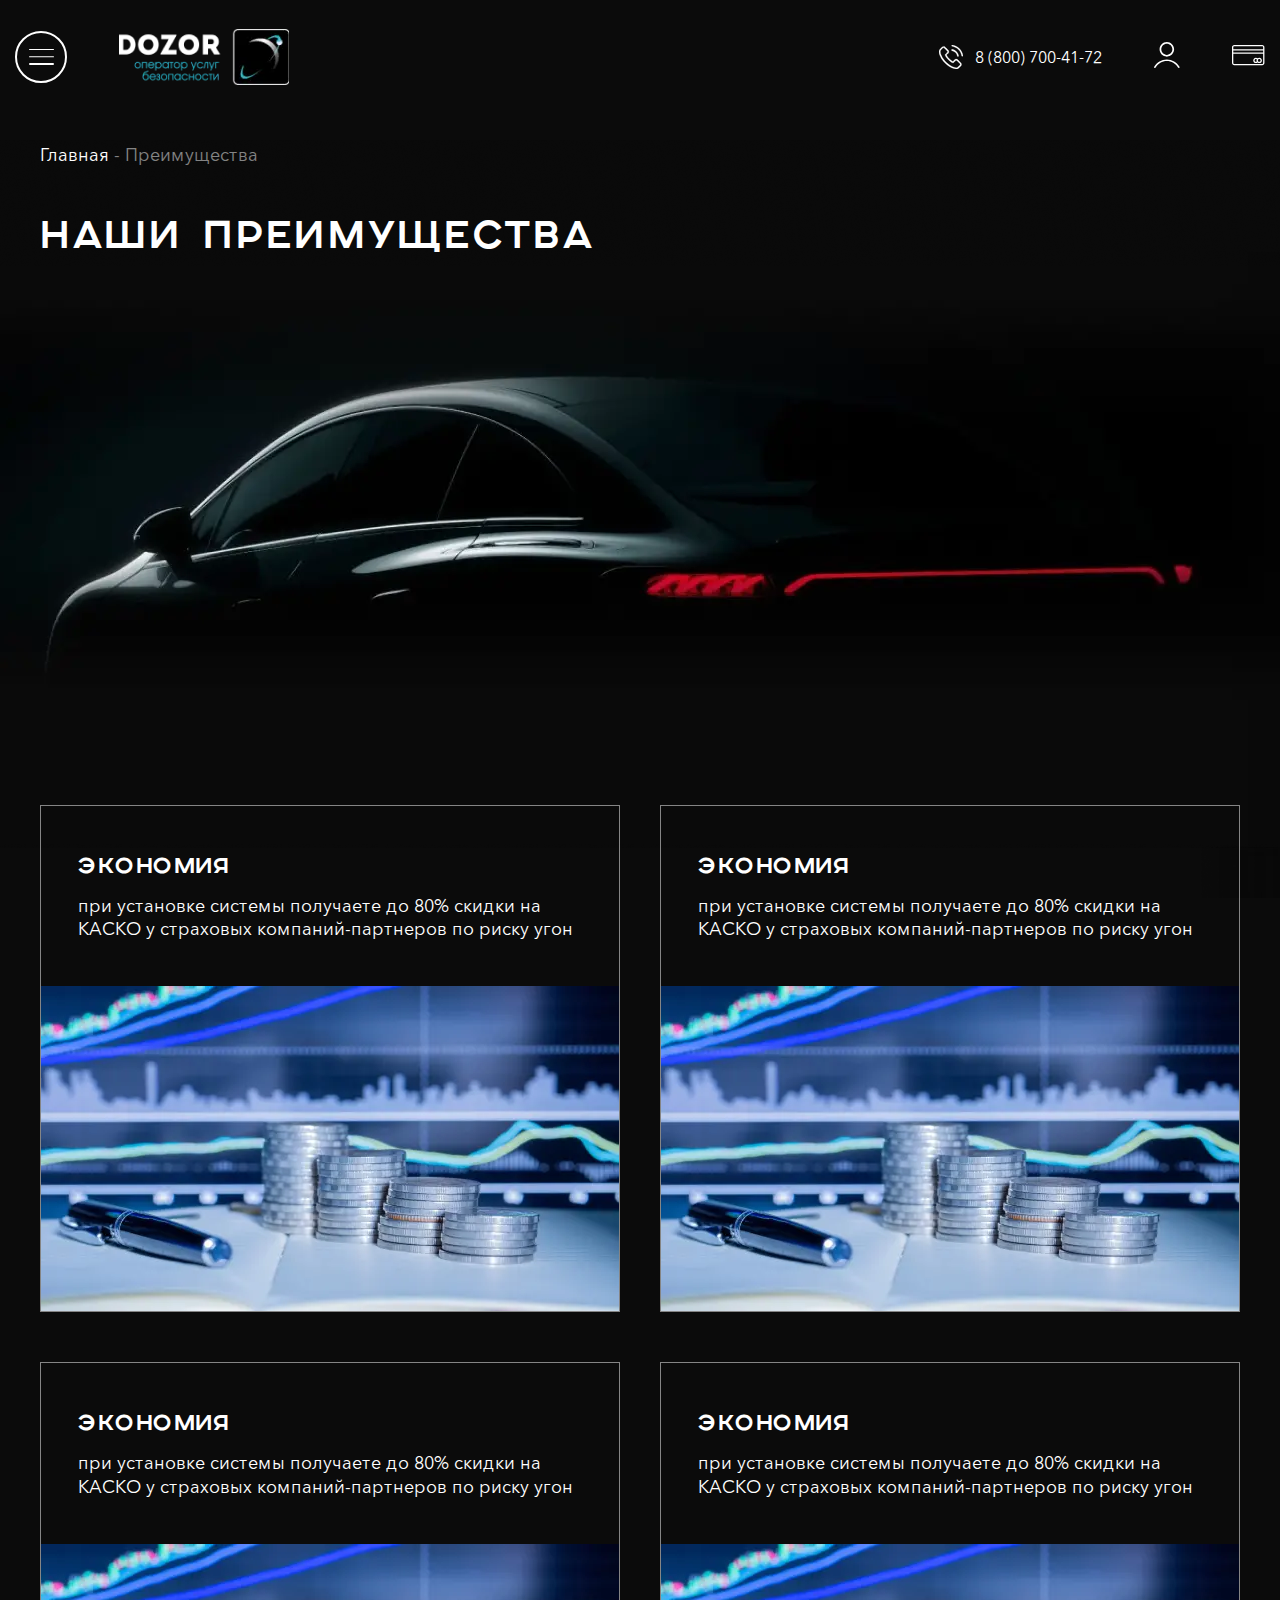
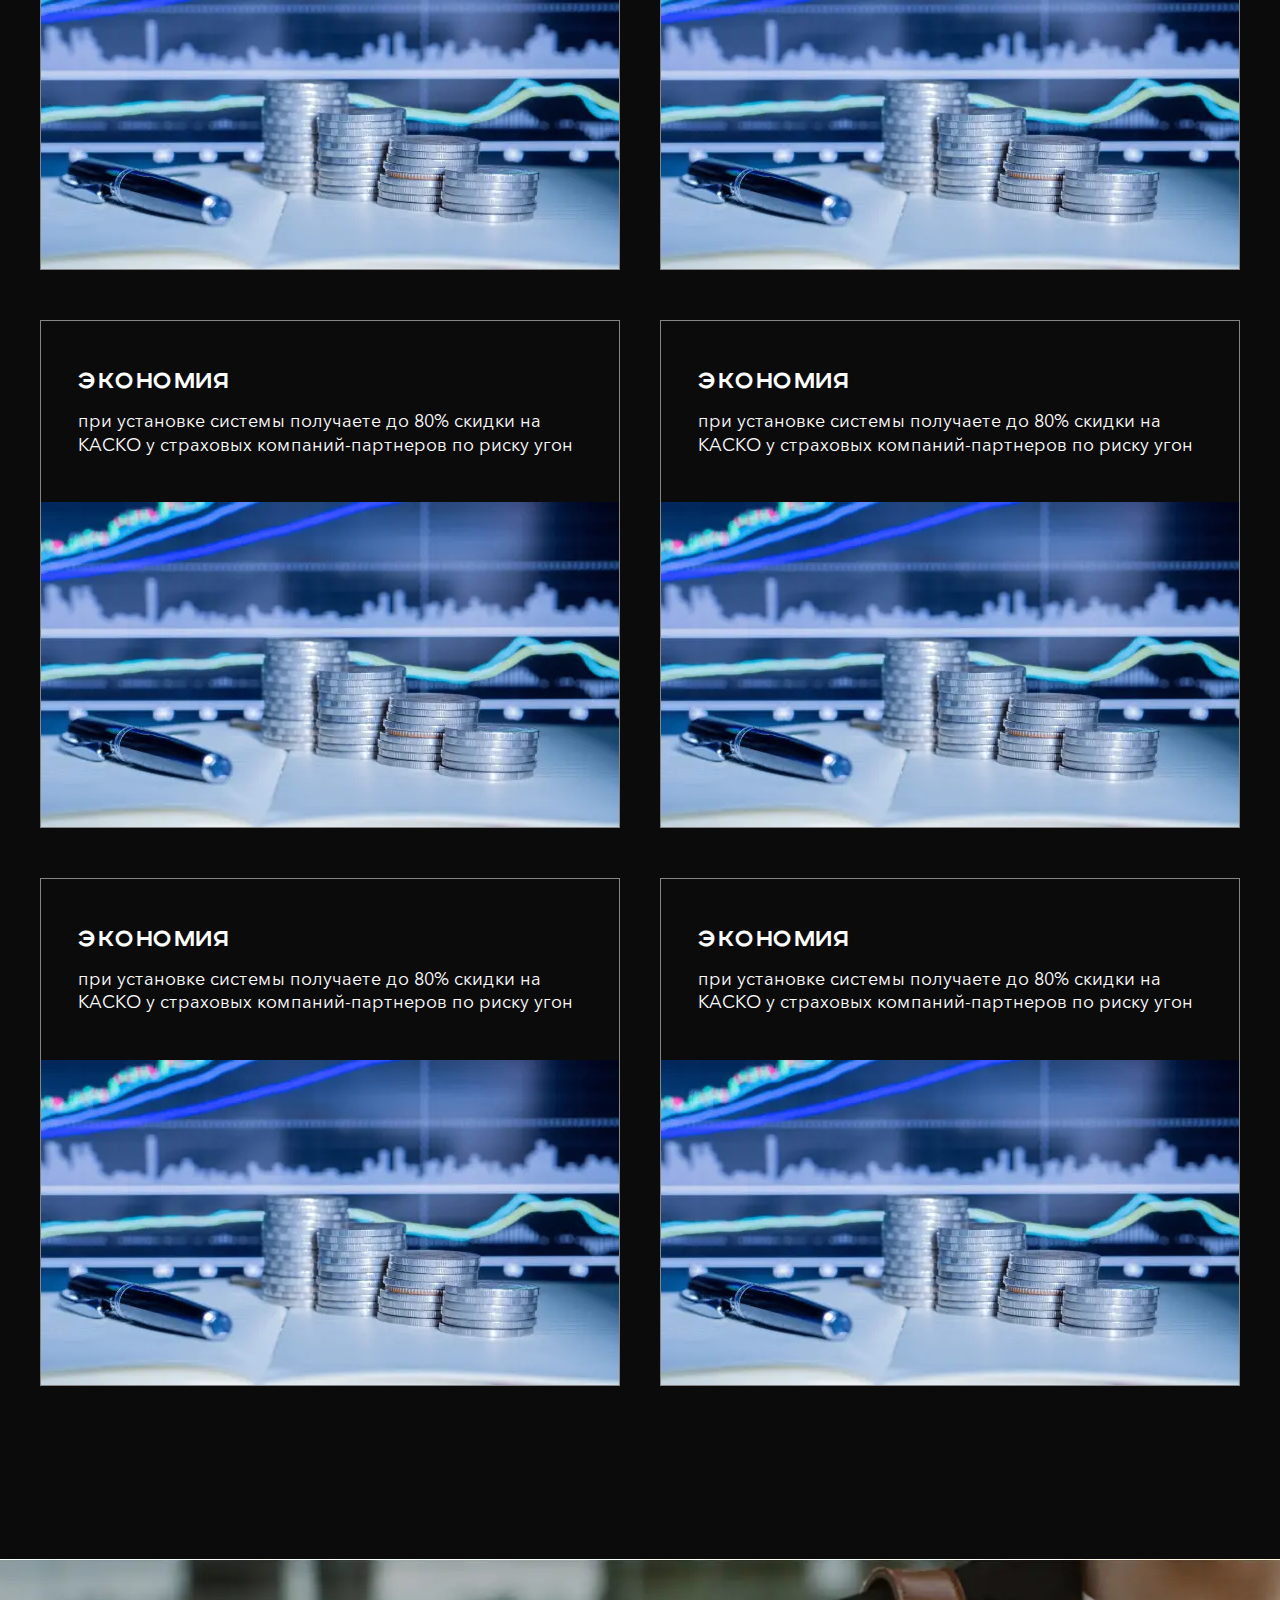
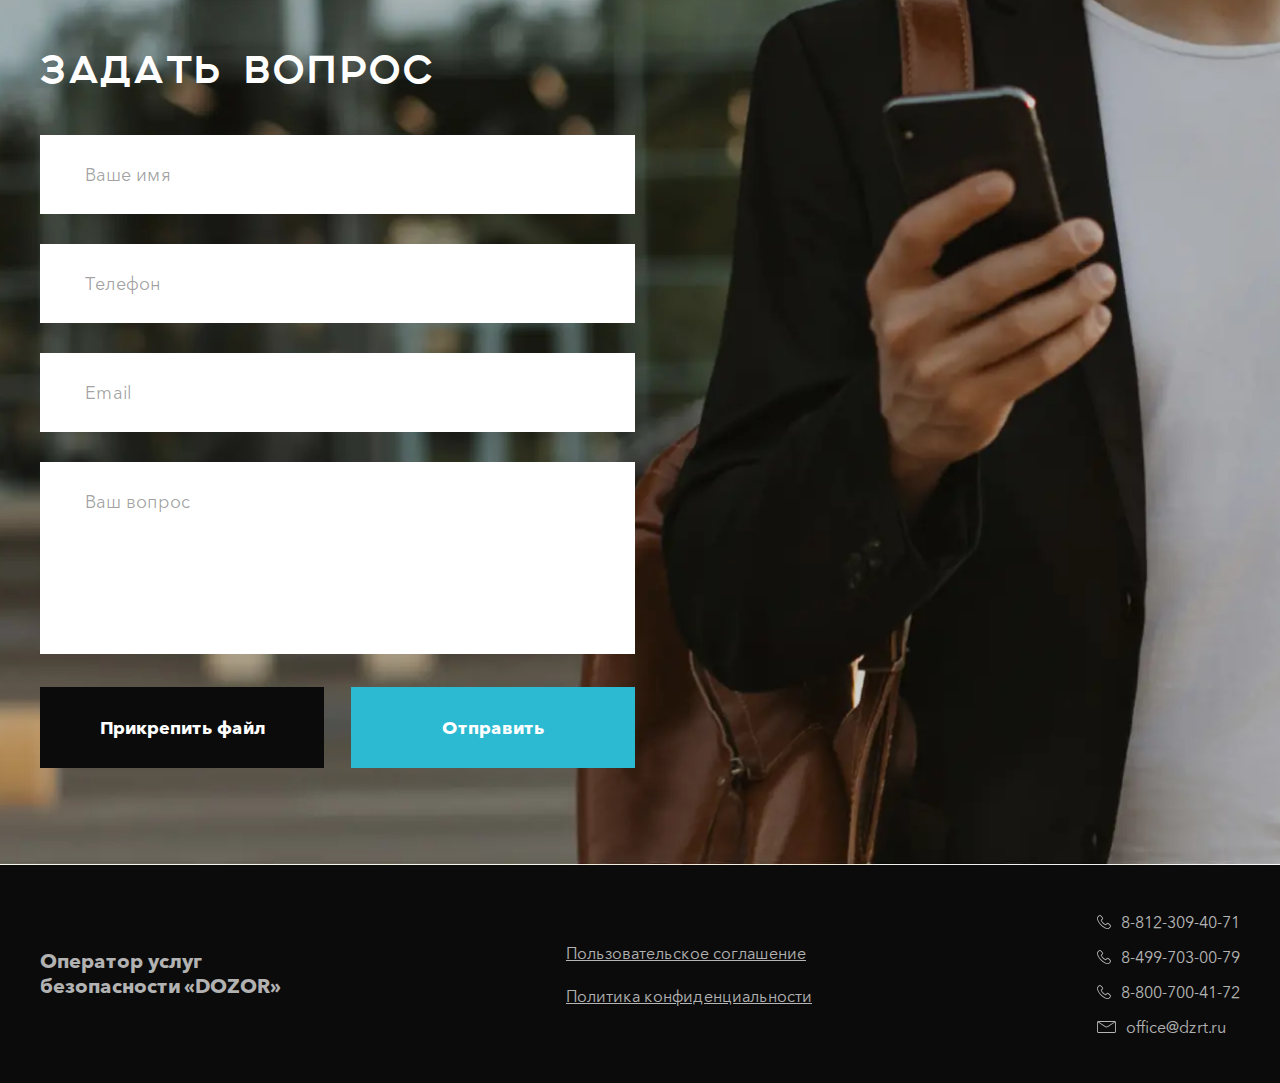
==== advantage.html @ 7950b6c7 "." ====
<!DOCTYPE html>
<html lang="ru">
  <head>
  <meta charset="UTF-8" />
  <meta name="viewport" content="width=device-width, initial-scale=1.0" />
  <meta name="robots" content="noindex, nofollow"/>
  <title>Главная</title>
  <!-- STYLES -->
  <link
    rel="stylesheet"
    href="https://cdn.jsdelivr.net/npm/swiper@8/swiper-bundle.min.css?_v=20221005161507"
  />
  <link rel="stylesheet" href="css/style.min.css?_v=20221005161507" />
</head>

  <body>
    <div class="wrapper">
      <!-- .header -->
<header class="header">
  <div class="header__container">
    <div class="header__body">
      <nav class="header__menu">
        <ul class="header__list">
          <li><a href="advantage.html">Преимущества</a></li>
          <li><a href="">Тарифы</a></li>
          <li><a href="response.html">Реагирование</a></li>
          <li><a href="insurance.html">Страхование</a></li>
          <li><a href="opportunity.html">Мобильное приложение</a></li>
          <li><a href="contacts.html">Контакты</a></li>
        </ul>
        <a href="tel:+78007004172" class="header__phone">
          <svg
            width="24"
            height="24"
            viewBox="0 0 24 24"
            xmlns="http://www.w3.org/2000/svg"
          >
            <mask id="path-1-inside-1_581_219">
              <path
                fill-rule="evenodd"
                clip-rule="evenodd"
                d="M18.9763 14.8649C18.7589 14.6238 18.4944 14.4299 18.1991 14.2949C17.9037 14.1599 17.5839 14.0869 17.2592 14.0802C16.932 14.0875 16.6096 14.1603 16.311 14.2943C16.0124 14.4284 15.7437 14.621 15.521 14.8607L13.9201 16.4548C13.788 16.384 13.6559 16.3191 13.5291 16.252C13.3442 16.1617 13.1752 16.0746 13.0272 15.9838C11.4374 14.9524 10.0259 13.6697 8.84803 12.1856C8.30424 11.5259 7.8446 10.8011 7.47964 10.0281C7.89703 9.6484 8.28271 9.25238 8.65783 8.87377C8.80048 8.7312 8.94317 8.58441 9.08582 8.44342C9.33592 8.225 9.53635 7.95564 9.67369 7.6534C9.81103 7.35117 9.88207 7.02307 9.88207 6.69113C9.88207 6.35919 9.81103 6.03109 9.67369 5.72886C9.53635 5.42663 9.33592 5.15726 9.08582 4.93884L7.69628 3.55644C7.53778 3.39803 7.37927 3.23645 7.22605 3.07487C6.91961 2.76121 6.60258 2.43647 6.26972 2.13338C6.05069 1.9029 5.78795 1.71836 5.49675 1.59052C5.20556 1.46269 4.89177 1.39413 4.57377 1.38885C3.92246 1.40093 3.30197 1.66832 2.84608 2.13338L2.83551 2.14288L1.10782 3.88012C0.469688 4.50748 0.0795011 5.34388 0.00889519 6.2357C-0.0485939 7.52024 0.173103 8.80198 0.658744 9.99269C1.56794 12.3561 2.88199 14.5431 4.54204 16.4559C6.71965 19.0692 9.43065 21.1876 12.4936 22.6693C13.885 23.3871 15.3998 23.8351 16.958 23.9894C17.0637 23.9931 17.18 23.9989 17.2804 23.9989C17.83 24.0122 18.3759 23.9069 18.8811 23.6901C19.3862 23.4733 19.8386 23.1502 20.2074 22.7427C20.2126 22.7326 20.2232 22.7274 20.2285 22.7173C20.508 22.3961 20.8042 22.09 21.1161 21.8001C21.3327 21.5926 21.5599 21.3777 21.7765 21.1469C22.2517 20.6858 22.5269 20.0567 22.5426 19.3949C22.5358 19.0675 22.463 18.7447 22.3287 18.446C22.1943 18.1473 22.0012 17.8786 21.7607 17.6561L18.9763 14.8649ZM20.7938 20.1981C20.7885 20.1981 20.7885 20.2033 20.7938 20.1981C20.593 20.4093 20.3923 20.6036 20.1704 20.8164C19.8428 21.1332 19.51 21.4601 19.193 21.8292C18.9533 22.0946 18.6583 22.3041 18.3287 22.4431C17.9991 22.5821 17.643 22.647 17.2856 22.6334C17.2064 22.6334 17.1271 22.6334 17.0532 22.6291C15.6691 22.4879 14.3245 22.0855 13.0906 21.4432C10.2066 20.0468 7.6541 18.0511 5.60401 15.5894C4.04189 13.7926 2.80475 11.7378 1.94793 9.51692C1.52361 8.51662 1.3286 7.43409 1.37728 6.3487C1.41879 5.77819 1.66896 5.24289 2.08001 4.84485L3.8077 3.11711C4.01094 2.90535 4.28609 2.77726 4.57906 2.75804C4.86421 2.77456 5.13161 2.90192 5.32404 3.11289L5.33984 3.12714C5.64627 3.41704 5.9422 3.7159 6.25392 4.03431C6.40714 4.19642 6.57088 4.35853 6.73466 4.52486L8.11891 5.90832C8.2439 5.99752 8.34576 6.11525 8.41604 6.25173C8.48633 6.38821 8.52304 6.53949 8.52304 6.69298C8.52304 6.84647 8.48633 6.99775 8.41604 7.13423C8.34576 7.2707 8.2439 7.38844 8.11891 7.47764C7.97098 7.62391 7.82835 7.77176 7.68042 7.9138C7.25774 8.34838 6.8509 8.75391 6.4071 9.14941C6.39728 9.15654 6.38844 9.16487 6.38072 9.17423C6.22476 9.31625 6.11623 9.50277 6.06992 9.70849C6.02361 9.91422 6.04177 10.1292 6.12184 10.3243C6.12712 10.3391 6.12706 10.3544 6.13235 10.3692C6.55302 11.331 7.10607 12.2295 7.77548 13.0384L7.78077 13.0432C9.0471 14.646 10.5699 16.0286 12.2875 17.1349C12.489 17.2596 12.6971 17.3731 12.911 17.475C13.0906 17.5658 13.265 17.6519 13.4129 17.7432C13.433 17.7535 13.4524 17.7652 13.471 17.7781C13.6779 17.8906 13.9169 17.93 14.149 17.8897C14.3811 17.8494 14.5927 17.7319 14.7496 17.5563L16.4826 15.8238C16.6797 15.6034 16.9539 15.4671 17.2487 15.4431C17.3892 15.4509 17.5265 15.4878 17.652 15.5514C17.7775 15.615 17.8885 15.704 17.9778 15.8127L17.9883 15.8233L20.7885 18.6139C20.9101 18.7069 21.0087 18.8265 21.0767 18.9636C21.1448 19.1006 21.1804 19.2515 21.1809 19.4044C21.1814 19.5574 21.1468 19.7085 21.0796 19.846C21.0125 19.9835 20.9147 20.1038 20.7938 20.1975V20.1981ZM12.9638 5.70661C14.2899 5.93527 15.513 6.568 16.4654 7.51816C17.4178 8.46833 18.053 9.68949 18.2842 11.0144C18.3113 11.1738 18.3942 11.3183 18.518 11.4222C18.6419 11.5261 18.7988 11.5826 18.9605 11.5815C18.9975 11.5815 19.0344 11.5757 19.0767 11.572C19.1657 11.5572 19.2508 11.5248 19.3273 11.4769C19.4037 11.4289 19.4698 11.3663 19.5219 11.2927C19.574 11.219 19.6109 11.1358 19.6306 11.0478C19.6504 10.9598 19.6525 10.8688 19.6368 10.78C19.3594 9.17636 18.5918 7.69799 17.4394 6.54818C16.2871 5.39837 14.8066 4.63361 13.2016 4.35905C13.0232 4.3289 12.8402 4.37067 12.6926 4.4752C12.545 4.57973 12.4449 4.73849 12.4143 4.91666C12.3975 5.00469 12.3984 5.09519 12.417 5.18286C12.4356 5.27053 12.4716 5.3536 12.5227 5.42719C12.5739 5.50078 12.6393 5.56341 12.7151 5.61139C12.7908 5.65937 12.8754 5.69174 12.9638 5.70661V5.70661ZM23.9903 10.583C23.5311 7.94311 22.266 5.50981 20.3685 3.61681C18.471 1.72381 16.034 0.463816 13.3917 0.00961183C13.2136 -0.0205735 13.0308 0.0209824 12.8833 0.125186C12.7357 0.22939 12.6355 0.387756 12.6045 0.565634C12.575 0.745511 12.6179 0.929759 12.7238 1.07816C12.8298 1.22655 12.9901 1.32704 13.1699 1.35769C15.5307 1.76489 17.7077 2.89176 19.4027 4.58387C21.0977 6.27599 22.2276 8.45055 22.6377 10.8096C22.6649 10.9689 22.7478 11.1133 22.8717 11.2172C22.9956 11.3211 23.1523 11.3776 23.314 11.3767C23.3529 11.3756 23.3917 11.3722 23.4302 11.3666C23.5186 11.3526 23.6033 11.3211 23.6794 11.2741C23.7555 11.2271 23.8214 11.1654 23.8735 11.0927C23.9256 11.0201 23.9628 10.9378 23.9828 10.8506C24.0029 10.7635 24.0054 10.6733 23.9903 10.5851V10.583Z"
              />
            </mask>
            <path
              fill-rule="evenodd"
              clip-rule="evenodd"
              d="M18.9763 14.8649C18.7589 14.6238 18.4944 14.4299 18.1991 14.2949C17.9037 14.1599 17.5839 14.0869 17.2592 14.0802C16.932 14.0875 16.6096 14.1603 16.311 14.2943C16.0124 14.4284 15.7437 14.621 15.521 14.8607L13.9201 16.4548C13.788 16.384 13.6559 16.3191 13.5291 16.252C13.3442 16.1617 13.1752 16.0746 13.0272 15.9838C11.4374 14.9524 10.0259 13.6697 8.84803 12.1856C8.30424 11.5259 7.8446 10.8011 7.47964 10.0281C7.89703 9.6484 8.28271 9.25238 8.65783 8.87377C8.80048 8.7312 8.94317 8.58441 9.08582 8.44342C9.33592 8.225 9.53635 7.95564 9.67369 7.6534C9.81103 7.35117 9.88207 7.02307 9.88207 6.69113C9.88207 6.35919 9.81103 6.03109 9.67369 5.72886C9.53635 5.42663 9.33592 5.15726 9.08582 4.93884L7.69628 3.55644C7.53778 3.39803 7.37927 3.23645 7.22605 3.07487C6.91961 2.76121 6.60258 2.43647 6.26972 2.13338C6.05069 1.9029 5.78795 1.71836 5.49675 1.59052C5.20556 1.46269 4.89177 1.39413 4.57377 1.38885C3.92246 1.40093 3.30197 1.66832 2.84608 2.13338L2.83551 2.14288L1.10782 3.88012C0.469688 4.50748 0.0795011 5.34388 0.00889519 6.2357C-0.0485939 7.52024 0.173103 8.80198 0.658744 9.99269C1.56794 12.3561 2.88199 14.5431 4.54204 16.4559C6.71965 19.0692 9.43065 21.1876 12.4936 22.6693C13.885 23.3871 15.3998 23.8351 16.958 23.9894C17.0637 23.9931 17.18 23.9989 17.2804 23.9989C17.83 24.0122 18.3759 23.9069 18.8811 23.6901C19.3862 23.4733 19.8386 23.1502 20.2074 22.7427C20.2126 22.7326 20.2232 22.7274 20.2285 22.7173C20.508 22.3961 20.8042 22.09 21.1161 21.8001C21.3327 21.5926 21.5599 21.3777 21.7765 21.1469C22.2517 20.6858 22.5269 20.0567 22.5426 19.3949C22.5358 19.0675 22.463 18.7447 22.3287 18.446C22.1943 18.1473 22.0012 17.8786 21.7607 17.6561L18.9763 14.8649ZM20.7938 20.1981C20.7885 20.1981 20.7885 20.2033 20.7938 20.1981C20.593 20.4093 20.3923 20.6036 20.1704 20.8164C19.8428 21.1332 19.51 21.4601 19.193 21.8292C18.9533 22.0946 18.6583 22.3041 18.3287 22.4431C17.9991 22.5821 17.643 22.647 17.2856 22.6334C17.2064 22.6334 17.1271 22.6334 17.0532 22.6291C15.6691 22.4879 14.3245 22.0855 13.0906 21.4432C10.2066 20.0468 7.6541 18.0511 5.60401 15.5894C4.04189 13.7926 2.80475 11.7378 1.94793 9.51692C1.52361 8.51662 1.3286 7.43409 1.37728 6.3487C1.41879 5.77819 1.66896 5.24289 2.08001 4.84485L3.8077 3.11711C4.01094 2.90535 4.28609 2.77726 4.57906 2.75804C4.86421 2.77456 5.13161 2.90192 5.32404 3.11289L5.33984 3.12714C5.64627 3.41704 5.9422 3.7159 6.25392 4.03431C6.40714 4.19642 6.57088 4.35853 6.73466 4.52486L8.11891 5.90832C8.2439 5.99752 8.34576 6.11525 8.41604 6.25173C8.48633 6.38821 8.52304 6.53949 8.52304 6.69298C8.52304 6.84647 8.48633 6.99775 8.41604 7.13423C8.34576 7.2707 8.2439 7.38844 8.11891 7.47764C7.97098 7.62391 7.82835 7.77176 7.68042 7.9138C7.25774 8.34838 6.8509 8.75391 6.4071 9.14941C6.39728 9.15654 6.38844 9.16487 6.38072 9.17423C6.22476 9.31625 6.11623 9.50277 6.06992 9.70849C6.02361 9.91422 6.04177 10.1292 6.12184 10.3243C6.12712 10.3391 6.12706 10.3544 6.13235 10.3692C6.55302 11.331 7.10607 12.2295 7.77548 13.0384L7.78077 13.0432C9.0471 14.646 10.5699 16.0286 12.2875 17.1349C12.489 17.2596 12.6971 17.3731 12.911 17.475C13.0906 17.5658 13.265 17.6519 13.4129 17.7432C13.433 17.7535 13.4524 17.7652 13.471 17.7781C13.6779 17.8906 13.9169 17.93 14.149 17.8897C14.3811 17.8494 14.5927 17.7319 14.7496 17.5563L16.4826 15.8238C16.6797 15.6034 16.9539 15.4671 17.2487 15.4431C17.3892 15.4509 17.5265 15.4878 17.652 15.5514C17.7775 15.615 17.8885 15.704 17.9778 15.8127L17.9883 15.8233L20.7885 18.6139C20.9101 18.7069 21.0087 18.8265 21.0767 18.9636C21.1448 19.1006 21.1804 19.2515 21.1809 19.4044C21.1814 19.5574 21.1468 19.7085 21.0796 19.846C21.0125 19.9835 20.9147 20.1038 20.7938 20.1975V20.1981ZM12.9638 5.70661C14.2899 5.93527 15.513 6.568 16.4654 7.51816C17.4178 8.46833 18.053 9.68949 18.2842 11.0144C18.3113 11.1738 18.3942 11.3183 18.518 11.4222C18.6419 11.5261 18.7988 11.5826 18.9605 11.5815C18.9975 11.5815 19.0344 11.5757 19.0767 11.572C19.1657 11.5572 19.2508 11.5248 19.3273 11.4769C19.4037 11.4289 19.4698 11.3663 19.5219 11.2927C19.574 11.219 19.6109 11.1358 19.6306 11.0478C19.6504 10.9598 19.6525 10.8688 19.6368 10.78C19.3594 9.17636 18.5918 7.69799 17.4394 6.54818C16.2871 5.39837 14.8066 4.63361 13.2016 4.35905C13.0232 4.3289 12.8402 4.37067 12.6926 4.4752C12.545 4.57973 12.4449 4.73849 12.4143 4.91666C12.3975 5.00469 12.3984 5.09519 12.417 5.18286C12.4356 5.27053 12.4716 5.3536 12.5227 5.42719C12.5739 5.50078 12.6393 5.56341 12.7151 5.61139C12.7908 5.65937 12.8754 5.69174 12.9638 5.70661V5.70661ZM23.9903 10.583C23.5311 7.94311 22.266 5.50981 20.3685 3.61681C18.471 1.72381 16.034 0.463816 13.3917 0.00961183C13.2136 -0.0205735 13.0308 0.0209824 12.8833 0.125186C12.7357 0.22939 12.6355 0.387756 12.6045 0.565634C12.575 0.745511 12.6179 0.929759 12.7238 1.07816C12.8298 1.22655 12.9901 1.32704 13.1699 1.35769C15.5307 1.76489 17.7077 2.89176 19.4027 4.58387C21.0977 6.27599 22.2276 8.45055 22.6377 10.8096C22.6649 10.9689 22.7478 11.1133 22.8717 11.2172C22.9956 11.3211 23.1523 11.3776 23.314 11.3767C23.3529 11.3756 23.3917 11.3722 23.4302 11.3666C23.5186 11.3526 23.6033 11.3211 23.6794 11.2741C23.7555 11.2271 23.8214 11.1654 23.8735 11.0927C23.9256 11.0201 23.9628 10.9378 23.9828 10.8506C24.0029 10.7635 24.0054 10.6733 23.9903 10.5851V10.583Z"
              stroke-width="0.2"
              mask="url(#path-1-inside-1_581_219)"
            />
          </svg>

          <span>8 (800) 700-41-72</span>
        </a>
      </nav>
      <div class="header__burger">
        <div class="header__burger-inner">
          <span></span>
        </div>
      </div>
      <a href="index.html" class="header__logo">
        <picture><source srcset="img/logo.webp" type="image/webp"><img loading="lazy" src="img/logo.png" alt="Dozor" /></picture>
      </a>
      <a href="tel:+78007004172" class="header__phone">
        <svg
          width="24"
          height="24"
          viewBox="0 0 24 24"
          xmlns="http://www.w3.org/2000/svg"
        >
          <mask id="path-1-inside-1_581_219">
            <path
              fill-rule="evenodd"
              clip-rule="evenodd"
              d="M18.9763 14.8649C18.7589 14.6238 18.4944 14.4299 18.1991 14.2949C17.9037 14.1599 17.5839 14.0869 17.2592 14.0802C16.932 14.0875 16.6096 14.1603 16.311 14.2943C16.0124 14.4284 15.7437 14.621 15.521 14.8607L13.9201 16.4548C13.788 16.384 13.6559 16.3191 13.5291 16.252C13.3442 16.1617 13.1752 16.0746 13.0272 15.9838C11.4374 14.9524 10.0259 13.6697 8.84803 12.1856C8.30424 11.5259 7.8446 10.8011 7.47964 10.0281C7.89703 9.6484 8.28271 9.25238 8.65783 8.87377C8.80048 8.7312 8.94317 8.58441 9.08582 8.44342C9.33592 8.225 9.53635 7.95564 9.67369 7.6534C9.81103 7.35117 9.88207 7.02307 9.88207 6.69113C9.88207 6.35919 9.81103 6.03109 9.67369 5.72886C9.53635 5.42663 9.33592 5.15726 9.08582 4.93884L7.69628 3.55644C7.53778 3.39803 7.37927 3.23645 7.22605 3.07487C6.91961 2.76121 6.60258 2.43647 6.26972 2.13338C6.05069 1.9029 5.78795 1.71836 5.49675 1.59052C5.20556 1.46269 4.89177 1.39413 4.57377 1.38885C3.92246 1.40093 3.30197 1.66832 2.84608 2.13338L2.83551 2.14288L1.10782 3.88012C0.469688 4.50748 0.0795011 5.34388 0.00889519 6.2357C-0.0485939 7.52024 0.173103 8.80198 0.658744 9.99269C1.56794 12.3561 2.88199 14.5431 4.54204 16.4559C6.71965 19.0692 9.43065 21.1876 12.4936 22.6693C13.885 23.3871 15.3998 23.8351 16.958 23.9894C17.0637 23.9931 17.18 23.9989 17.2804 23.9989C17.83 24.0122 18.3759 23.9069 18.8811 23.6901C19.3862 23.4733 19.8386 23.1502 20.2074 22.7427C20.2126 22.7326 20.2232 22.7274 20.2285 22.7173C20.508 22.3961 20.8042 22.09 21.1161 21.8001C21.3327 21.5926 21.5599 21.3777 21.7765 21.1469C22.2517 20.6858 22.5269 20.0567 22.5426 19.3949C22.5358 19.0675 22.463 18.7447 22.3287 18.446C22.1943 18.1473 22.0012 17.8786 21.7607 17.6561L18.9763 14.8649ZM20.7938 20.1981C20.7885 20.1981 20.7885 20.2033 20.7938 20.1981C20.593 20.4093 20.3923 20.6036 20.1704 20.8164C19.8428 21.1332 19.51 21.4601 19.193 21.8292C18.9533 22.0946 18.6583 22.3041 18.3287 22.4431C17.9991 22.5821 17.643 22.647 17.2856 22.6334C17.2064 22.6334 17.1271 22.6334 17.0532 22.6291C15.6691 22.4879 14.3245 22.0855 13.0906 21.4432C10.2066 20.0468 7.6541 18.0511 5.60401 15.5894C4.04189 13.7926 2.80475 11.7378 1.94793 9.51692C1.52361 8.51662 1.3286 7.43409 1.37728 6.3487C1.41879 5.77819 1.66896 5.24289 2.08001 4.84485L3.8077 3.11711C4.01094 2.90535 4.28609 2.77726 4.57906 2.75804C4.86421 2.77456 5.13161 2.90192 5.32404 3.11289L5.33984 3.12714C5.64627 3.41704 5.9422 3.7159 6.25392 4.03431C6.40714 4.19642 6.57088 4.35853 6.73466 4.52486L8.11891 5.90832C8.2439 5.99752 8.34576 6.11525 8.41604 6.25173C8.48633 6.38821 8.52304 6.53949 8.52304 6.69298C8.52304 6.84647 8.48633 6.99775 8.41604 7.13423C8.34576 7.2707 8.2439 7.38844 8.11891 7.47764C7.97098 7.62391 7.82835 7.77176 7.68042 7.9138C7.25774 8.34838 6.8509 8.75391 6.4071 9.14941C6.39728 9.15654 6.38844 9.16487 6.38072 9.17423C6.22476 9.31625 6.11623 9.50277 6.06992 9.70849C6.02361 9.91422 6.04177 10.1292 6.12184 10.3243C6.12712 10.3391 6.12706 10.3544 6.13235 10.3692C6.55302 11.331 7.10607 12.2295 7.77548 13.0384L7.78077 13.0432C9.0471 14.646 10.5699 16.0286 12.2875 17.1349C12.489 17.2596 12.6971 17.3731 12.911 17.475C13.0906 17.5658 13.265 17.6519 13.4129 17.7432C13.433 17.7535 13.4524 17.7652 13.471 17.7781C13.6779 17.8906 13.9169 17.93 14.149 17.8897C14.3811 17.8494 14.5927 17.7319 14.7496 17.5563L16.4826 15.8238C16.6797 15.6034 16.9539 15.4671 17.2487 15.4431C17.3892 15.4509 17.5265 15.4878 17.652 15.5514C17.7775 15.615 17.8885 15.704 17.9778 15.8127L17.9883 15.8233L20.7885 18.6139C20.9101 18.7069 21.0087 18.8265 21.0767 18.9636C21.1448 19.1006 21.1804 19.2515 21.1809 19.4044C21.1814 19.5574 21.1468 19.7085 21.0796 19.846C21.0125 19.9835 20.9147 20.1038 20.7938 20.1975V20.1981ZM12.9638 5.70661C14.2899 5.93527 15.513 6.568 16.4654 7.51816C17.4178 8.46833 18.053 9.68949 18.2842 11.0144C18.3113 11.1738 18.3942 11.3183 18.518 11.4222C18.6419 11.5261 18.7988 11.5826 18.9605 11.5815C18.9975 11.5815 19.0344 11.5757 19.0767 11.572C19.1657 11.5572 19.2508 11.5248 19.3273 11.4769C19.4037 11.4289 19.4698 11.3663 19.5219 11.2927C19.574 11.219 19.6109 11.1358 19.6306 11.0478C19.6504 10.9598 19.6525 10.8688 19.6368 10.78C19.3594 9.17636 18.5918 7.69799 17.4394 6.54818C16.2871 5.39837 14.8066 4.63361 13.2016 4.35905C13.0232 4.3289 12.8402 4.37067 12.6926 4.4752C12.545 4.57973 12.4449 4.73849 12.4143 4.91666C12.3975 5.00469 12.3984 5.09519 12.417 5.18286C12.4356 5.27053 12.4716 5.3536 12.5227 5.42719C12.5739 5.50078 12.6393 5.56341 12.7151 5.61139C12.7908 5.65937 12.8754 5.69174 12.9638 5.70661V5.70661ZM23.9903 10.583C23.5311 7.94311 22.266 5.50981 20.3685 3.61681C18.471 1.72381 16.034 0.463816 13.3917 0.00961183C13.2136 -0.0205735 13.0308 0.0209824 12.8833 0.125186C12.7357 0.22939 12.6355 0.387756 12.6045 0.565634C12.575 0.745511 12.6179 0.929759 12.7238 1.07816C12.8298 1.22655 12.9901 1.32704 13.1699 1.35769C15.5307 1.76489 17.7077 2.89176 19.4027 4.58387C21.0977 6.27599 22.2276 8.45055 22.6377 10.8096C22.6649 10.9689 22.7478 11.1133 22.8717 11.2172C22.9956 11.3211 23.1523 11.3776 23.314 11.3767C23.3529 11.3756 23.3917 11.3722 23.4302 11.3666C23.5186 11.3526 23.6033 11.3211 23.6794 11.2741C23.7555 11.2271 23.8214 11.1654 23.8735 11.0927C23.9256 11.0201 23.9628 10.9378 23.9828 10.8506C24.0029 10.7635 24.0054 10.6733 23.9903 10.5851V10.583Z"
            />
          </mask>
          <path
            fill-rule="evenodd"
            clip-rule="evenodd"
            d="M18.9763 14.8649C18.7589 14.6238 18.4944 14.4299 18.1991 14.2949C17.9037 14.1599 17.5839 14.0869 17.2592 14.0802C16.932 14.0875 16.6096 14.1603 16.311 14.2943C16.0124 14.4284 15.7437 14.621 15.521 14.8607L13.9201 16.4548C13.788 16.384 13.6559 16.3191 13.5291 16.252C13.3442 16.1617 13.1752 16.0746 13.0272 15.9838C11.4374 14.9524 10.0259 13.6697 8.84803 12.1856C8.30424 11.5259 7.8446 10.8011 7.47964 10.0281C7.89703 9.6484 8.28271 9.25238 8.65783 8.87377C8.80048 8.7312 8.94317 8.58441 9.08582 8.44342C9.33592 8.225 9.53635 7.95564 9.67369 7.6534C9.81103 7.35117 9.88207 7.02307 9.88207 6.69113C9.88207 6.35919 9.81103 6.03109 9.67369 5.72886C9.53635 5.42663 9.33592 5.15726 9.08582 4.93884L7.69628 3.55644C7.53778 3.39803 7.37927 3.23645 7.22605 3.07487C6.91961 2.76121 6.60258 2.43647 6.26972 2.13338C6.05069 1.9029 5.78795 1.71836 5.49675 1.59052C5.20556 1.46269 4.89177 1.39413 4.57377 1.38885C3.92246 1.40093 3.30197 1.66832 2.84608 2.13338L2.83551 2.14288L1.10782 3.88012C0.469688 4.50748 0.0795011 5.34388 0.00889519 6.2357C-0.0485939 7.52024 0.173103 8.80198 0.658744 9.99269C1.56794 12.3561 2.88199 14.5431 4.54204 16.4559C6.71965 19.0692 9.43065 21.1876 12.4936 22.6693C13.885 23.3871 15.3998 23.8351 16.958 23.9894C17.0637 23.9931 17.18 23.9989 17.2804 23.9989C17.83 24.0122 18.3759 23.9069 18.8811 23.6901C19.3862 23.4733 19.8386 23.1502 20.2074 22.7427C20.2126 22.7326 20.2232 22.7274 20.2285 22.7173C20.508 22.3961 20.8042 22.09 21.1161 21.8001C21.3327 21.5926 21.5599 21.3777 21.7765 21.1469C22.2517 20.6858 22.5269 20.0567 22.5426 19.3949C22.5358 19.0675 22.463 18.7447 22.3287 18.446C22.1943 18.1473 22.0012 17.8786 21.7607 17.6561L18.9763 14.8649ZM20.7938 20.1981C20.7885 20.1981 20.7885 20.2033 20.7938 20.1981C20.593 20.4093 20.3923 20.6036 20.1704 20.8164C19.8428 21.1332 19.51 21.4601 19.193 21.8292C18.9533 22.0946 18.6583 22.3041 18.3287 22.4431C17.9991 22.5821 17.643 22.647 17.2856 22.6334C17.2064 22.6334 17.1271 22.6334 17.0532 22.6291C15.6691 22.4879 14.3245 22.0855 13.0906 21.4432C10.2066 20.0468 7.6541 18.0511 5.60401 15.5894C4.04189 13.7926 2.80475 11.7378 1.94793 9.51692C1.52361 8.51662 1.3286 7.43409 1.37728 6.3487C1.41879 5.77819 1.66896 5.24289 2.08001 4.84485L3.8077 3.11711C4.01094 2.90535 4.28609 2.77726 4.57906 2.75804C4.86421 2.77456 5.13161 2.90192 5.32404 3.11289L5.33984 3.12714C5.64627 3.41704 5.9422 3.7159 6.25392 4.03431C6.40714 4.19642 6.57088 4.35853 6.73466 4.52486L8.11891 5.90832C8.2439 5.99752 8.34576 6.11525 8.41604 6.25173C8.48633 6.38821 8.52304 6.53949 8.52304 6.69298C8.52304 6.84647 8.48633 6.99775 8.41604 7.13423C8.34576 7.2707 8.2439 7.38844 8.11891 7.47764C7.97098 7.62391 7.82835 7.77176 7.68042 7.9138C7.25774 8.34838 6.8509 8.75391 6.4071 9.14941C6.39728 9.15654 6.38844 9.16487 6.38072 9.17423C6.22476 9.31625 6.11623 9.50277 6.06992 9.70849C6.02361 9.91422 6.04177 10.1292 6.12184 10.3243C6.12712 10.3391 6.12706 10.3544 6.13235 10.3692C6.55302 11.331 7.10607 12.2295 7.77548 13.0384L7.78077 13.0432C9.0471 14.646 10.5699 16.0286 12.2875 17.1349C12.489 17.2596 12.6971 17.3731 12.911 17.475C13.0906 17.5658 13.265 17.6519 13.4129 17.7432C13.433 17.7535 13.4524 17.7652 13.471 17.7781C13.6779 17.8906 13.9169 17.93 14.149 17.8897C14.3811 17.8494 14.5927 17.7319 14.7496 17.5563L16.4826 15.8238C16.6797 15.6034 16.9539 15.4671 17.2487 15.4431C17.3892 15.4509 17.5265 15.4878 17.652 15.5514C17.7775 15.615 17.8885 15.704 17.9778 15.8127L17.9883 15.8233L20.7885 18.6139C20.9101 18.7069 21.0087 18.8265 21.0767 18.9636C21.1448 19.1006 21.1804 19.2515 21.1809 19.4044C21.1814 19.5574 21.1468 19.7085 21.0796 19.846C21.0125 19.9835 20.9147 20.1038 20.7938 20.1975V20.1981ZM12.9638 5.70661C14.2899 5.93527 15.513 6.568 16.4654 7.51816C17.4178 8.46833 18.053 9.68949 18.2842 11.0144C18.3113 11.1738 18.3942 11.3183 18.518 11.4222C18.6419 11.5261 18.7988 11.5826 18.9605 11.5815C18.9975 11.5815 19.0344 11.5757 19.0767 11.572C19.1657 11.5572 19.2508 11.5248 19.3273 11.4769C19.4037 11.4289 19.4698 11.3663 19.5219 11.2927C19.574 11.219 19.6109 11.1358 19.6306 11.0478C19.6504 10.9598 19.6525 10.8688 19.6368 10.78C19.3594 9.17636 18.5918 7.69799 17.4394 6.54818C16.2871 5.39837 14.8066 4.63361 13.2016 4.35905C13.0232 4.3289 12.8402 4.37067 12.6926 4.4752C12.545 4.57973 12.4449 4.73849 12.4143 4.91666C12.3975 5.00469 12.3984 5.09519 12.417 5.18286C12.4356 5.27053 12.4716 5.3536 12.5227 5.42719C12.5739 5.50078 12.6393 5.56341 12.7151 5.61139C12.7908 5.65937 12.8754 5.69174 12.9638 5.70661V5.70661ZM23.9903 10.583C23.5311 7.94311 22.266 5.50981 20.3685 3.61681C18.471 1.72381 16.034 0.463816 13.3917 0.00961183C13.2136 -0.0205735 13.0308 0.0209824 12.8833 0.125186C12.7357 0.22939 12.6355 0.387756 12.6045 0.565634C12.575 0.745511 12.6179 0.929759 12.7238 1.07816C12.8298 1.22655 12.9901 1.32704 13.1699 1.35769C15.5307 1.76489 17.7077 2.89176 19.4027 4.58387C21.0977 6.27599 22.2276 8.45055 22.6377 10.8096C22.6649 10.9689 22.7478 11.1133 22.8717 11.2172C22.9956 11.3211 23.1523 11.3776 23.314 11.3767C23.3529 11.3756 23.3917 11.3722 23.4302 11.3666C23.5186 11.3526 23.6033 11.3211 23.6794 11.2741C23.7555 11.2271 23.8214 11.1654 23.8735 11.0927C23.9256 11.0201 23.9628 10.9378 23.9828 10.8506C24.0029 10.7635 24.0054 10.6733 23.9903 10.5851V10.583Z"
            stroke-width="0.2"
            mask="url(#path-1-inside-1_581_219)"
          />
        </svg>

        <span>8 (800) 700-41-72</span>
      </a>
      <a href="" class="header__user">
        <svg
          width="26"
          height="27"
          viewBox="0 0 26 27"
          xmlns="http://www.w3.org/2000/svg"
        >
          <path
            d="M12.8379 14.6324C8.82582 14.6324 5.57168 11.3786 5.57168 7.36622C5.57168 3.35414 8.82582 0.1 12.8379 0.1C16.85 0.1 20.1041 3.35414 20.1041 7.36622C20.1041 11.3783 16.85 14.6324 12.8379 14.6324ZM12.8383 12.9111C15.9042 12.9111 18.3831 10.4321 18.3831 7.36622C18.3831 4.3003 15.9042 1.82135 12.8383 1.82135C9.77234 1.82135 7.2934 4.3003 7.2934 7.36622C7.2934 10.4321 9.77234 12.9111 12.8383 12.9111Z"
            stroke-width="0.2"
          />
          <path
            d="M23.9786 25.6113L23.9748 25.6046C21.6833 21.6022 17.4224 19.1165 12.8379 19.1165C8.25337 19.1165 3.99264 21.6022 1.701 25.6046L1.70086 25.6045L1.69834 25.6095C1.55901 25.8882 1.24696 26.0347 0.955033 26.0347C0.809364 26.0347 0.667797 26.0059 0.526051 25.9208L0.526063 25.9208L0.524215 25.9198C0.124688 25.6915 -0.0202502 25.1444 0.20911 24.743L0.209145 24.7429C2.78598 20.226 7.62132 17.3949 12.8379 17.3949C18.054 17.3949 22.889 20.2253 25.4659 24.7416C25.6972 25.1768 25.5501 25.692 25.1516 25.9197C24.7523 26.1478 24.2092 26.0058 23.9786 25.6113Z"
            stroke-width="0.2"
          />
        </svg>
      </a>
      <a href="" class="header__pay">
        <svg
          width="33"
          height="21"
          viewBox="0 0 33 21"
          xmlns="http://www.w3.org/2000/svg"
        >
          <path
            d="M0 8.20645C0 8.20714 0.000363521 8.20748 0.000363521 8.20782V18.0862C0.000363521 19.2904 1.0353 20.2703 2.30726 20.2703H30.1252C31.3975 20.2703 32.4324 19.2904 32.4324 18.0862L32.4321 2.18405C32.4321 0.979822 31.3971 0 30.1248 0H2.30783C1.03587 0 0.000930102 0.979822 0.000930102 2.18405V4.79594C0.000930102 4.79663 0.000566581 4.79697 0.000566581 4.79731C0.000566581 4.798 0.000930102 4.79835 0.000930102 4.79869V8.2045C0.000566605 8.20553 0.000566581 8.20587 0.000566581 8.20656L0 8.20645ZM31.1346 7.59246H1.29728V5.41149H31.1346V7.59246ZM30.1244 19.0418H2.30746C1.75054 19.0418 1.29755 18.6129 1.29755 18.0857V8.82047H31.1349V18.0857C31.1349 18.6129 30.6816 19.0418 30.1247 19.0418H30.1244ZM2.30746 1.22771H30.1254C30.6823 1.22771 31.1353 1.65654 31.1353 2.18383V4.18304H1.29793V2.18383C1.29793 1.65623 1.75087 1.22771 2.30783 1.22771H2.30746Z"
          />
          <path
            d="M27.2429 12.7088C26.6206 12.7088 26.054 12.9289 25.5971 13.2839C25.1309 12.9211 24.5561 12.7065 23.9498 12.7065C22.4612 12.7065 21.25 13.9174 21.25 15.4063C21.25 16.8949 22.4613 18.1064 23.9498 18.1064C24.5635 18.1064 25.1324 17.8971 25.5978 17.5343C26.0547 17.8889 26.6209 18.1087 27.2424 18.1087C28.731 18.1087 29.9422 16.8974 29.9422 15.4089C29.9426 13.9197 28.7318 12.7088 27.2429 12.7088ZM22.5769 15.406C22.5769 14.649 23.1929 14.033 23.9499 14.033C24.2543 14.033 24.5421 14.1397 24.7767 14.3193C24.6287 14.6531 24.5428 15.02 24.5428 15.4081C24.5428 15.7959 24.6283 16.1628 24.7763 16.4963C24.5417 16.6751 24.2573 16.7792 23.9499 16.7792C23.1929 16.7796 22.5769 16.1633 22.5769 15.406ZM27.2429 16.7815C26.4856 16.7815 25.8696 16.1655 25.8696 15.4085C25.8696 14.6516 26.4856 14.0356 27.2429 14.0356C27.9998 14.0356 28.6159 14.6516 28.6159 15.4085C28.6162 16.1654 28.0002 16.7815 27.2429 16.7815Z"
          />
        </svg>
      </a>
    </div>
  </div>
</header>
<!-- /.header -->


      <!-- .main -->
      <main class="main">
        <!-- .advantage -->
        <section class="advantage">
          <div class="advantage__body">
            <div class="advantage__wrapper">
              <div class="advantage__container">
                <!-- .crumbs -->
<div class="crumbs">
  <div class="crumbs__body">
    <ul class="crumbs__list">
      <li>
        <a href="">Главная</a>
      </li>
      <li>Преимущества</li>
    </ul>
  </div>
</div>
<!-- /.crumbs -->

                <h1 class="advantage__title title">Наши преимущества</h1>
              </div>
              <div class="advantage__bg">
                <picture><source srcset="img/advantage/bg.webp" type="image/webp"><img loading="lazy" src="img/advantage/bg.png" alt="" /></picture>
              </div>
            </div>
            <div class="advantage__grid grid-advantage">
              <div class="grid-advantage__container">
                <div class="grid-advantage__inner">
                  <div class="grid-advantage__item">
                    <div class="grid-advantage__content">
                      <div class="grid-advantage__title">Экономия</div>
                      <p class="grid-advantage__text">
                        при установке системы получаете до 80% скидки на КАСКО у
                        страховых компаний-партнеров по риску угон
                      </p>
                    </div>
                    <div class="grid-advantage__img">
                      <picture><source srcset="img/advantage/01.webp" type="image/webp"><img loading="lazy" src="img/advantage/01.jpg" alt="" /></picture>
                    </div>
                  </div>
                  <div class="grid-advantage__item">
                    <div class="grid-advantage__content">
                      <div class="grid-advantage__title">Экономия</div>
                      <p class="grid-advantage__text">
                        при установке системы получаете до 80% скидки на КАСКО у
                        страховых компаний-партнеров по риску угон
                      </p>
                    </div>
                    <div class="grid-advantage__img">
                      <picture><source srcset="img/advantage/01.webp" type="image/webp"><img loading="lazy" src="img/advantage/01.jpg" alt="" /></picture>
                    </div>
                  </div>
                  <div class="grid-advantage__item">
                    <div class="grid-advantage__content">
                      <div class="grid-advantage__title">Экономия</div>
                      <p class="grid-advantage__text">
                        при установке системы получаете до 80% скидки на КАСКО у
                        страховых компаний-партнеров по риску угон
                      </p>
                    </div>
                    <div class="grid-advantage__img">
                      <picture><source srcset="img/advantage/01.webp" type="image/webp"><img loading="lazy" src="img/advantage/01.jpg" alt="" /></picture>
                    </div>
                  </div>
                  <div class="grid-advantage__item">
                    <div class="grid-advantage__content">
                      <div class="grid-advantage__title">Экономия</div>
                      <p class="grid-advantage__text">
                        при установке системы получаете до 80% скидки на КАСКО у
                        страховых компаний-партнеров по риску угон
                      </p>
                    </div>
                    <div class="grid-advantage__img">
                      <picture><source srcset="img/advantage/01.webp" type="image/webp"><img loading="lazy" src="img/advantage/01.jpg" alt="" /></picture>
                    </div>
                  </div>
                  <div class="grid-advantage__item">
                    <div class="grid-advantage__content">
                      <div class="grid-advantage__title">Экономия</div>
                      <p class="grid-advantage__text">
                        при установке системы получаете до 80% скидки на КАСКО у
                        страховых компаний-партнеров по риску угон
                      </p>
                    </div>
                    <div class="grid-advantage__img">
                      <picture><source srcset="img/advantage/01.webp" type="image/webp"><img loading="lazy" src="img/advantage/01.jpg" alt="" /></picture>
                    </div>
                  </div>
                  <div class="grid-advantage__item">
                    <div class="grid-advantage__content">
                      <div class="grid-advantage__title">Экономия</div>
                      <p class="grid-advantage__text">
                        при установке системы получаете до 80% скидки на КАСКО у
                        страховых компаний-партнеров по риску угон
                      </p>
                    </div>
                    <div class="grid-advantage__img">
                      <picture><source srcset="img/advantage/01.webp" type="image/webp"><img loading="lazy" src="img/advantage/01.jpg" alt="" /></picture>
                    </div>
                  </div>
                  <div class="grid-advantage__item">
                    <div class="grid-advantage__content">
                      <div class="grid-advantage__title">Экономия</div>
                      <p class="grid-advantage__text">
                        при установке системы получаете до 80% скидки на КАСКО у
                        страховых компаний-партнеров по риску угон
                      </p>
                    </div>
                    <div class="grid-advantage__img">
                      <picture><source srcset="img/advantage/01.webp" type="image/webp"><img loading="lazy" src="img/advantage/01.jpg" alt="" /></picture>
                    </div>
                  </div>
                  <div class="grid-advantage__item">
                    <div class="grid-advantage__content">
                      <div class="grid-advantage__title">Экономия</div>
                      <p class="grid-advantage__text">
                        при установке системы получаете до 80% скидки на КАСКО у
                        страховых компаний-партнеров по риску угон
                      </p>
                    </div>
                    <div class="grid-advantage__img">
                      <picture><source srcset="img/advantage/01.webp" type="image/webp"><img loading="lazy" src="img/advantage/01.jpg" alt="" /></picture>
                    </div>
                  </div>
                </div>
              </div>
            </div>
          </div>
        </section>
        <!-- /.advantage -->

        <!-- .question -->
<section class="question">
  <div class="question__bg">
    <picture><source srcset="img/general/question/01.webp" type="image/webp"><img loading="lazy" src="img/general/question/01.jpg" alt=""></picture>
    <picture><source srcset="img/general/question/02.webp" type="image/webp"><img loading="lazy" src="img/general/question/02.jpg" alt=""></picture>
  </div>
  <div class="question__container">
    <div class="question__body">
      <h2 class="question__title title">Задать вопрос</h2>
      <form class="question__form">
        <div class="question__field">
          <input type="text" placeholder="Ваше имя">
        </div>
        <div class="question__field">
          <input type="tel" placeholder="Телефон" data-tel-input>
        </div>
        <div class="question__field">
          <input type="mail" placeholder="Email">
        </div>
        <div class="question__field">
          <textarea placeholder="Ваш вопрос"></textarea>
        </div>
        <div class="question__btns">
          <div class="question__file">
            <span>Прикрепить файл</span>
            <input type="file">
          </div>
          <button class="question__btn">Отправить</button>
        </div>
      </form>
    </div>
  </div>
</section>
<!-- /.question -->
      </main>
      <!-- /.main -->

      <!-- .footer -->
<footer class="footer">
  <div class="footer__container">
    <div class="footer__body">
      <div class="footer__title">
        Оператор услуг <br />
        безопасности «DOZOR»
      </div>
      <div class="footer__links">
        <div class="footer__link">
          <a href="">Пользовательское <br> соглашение</a>
        </div>
        <div class="footer__link">
          <a href="">Политика <br> конфиденциальности</a>
        </div>
      </div>
      <div class="footer__contacts">
        <div class="footer__contact">
          <a href="tel:+78123094071">
            <svg
              width="14"
              height="14"
              viewBox="0 0 14 14"
              fill="none"
              xmlns="http://www.w3.org/2000/svg"
            >
              <path
                fill-rule="evenodd"
                clip-rule="evenodd"
                d="M11.7852 8.34387C11.6501 8.19462 11.4858 8.07451 11.3024 7.99096C11.119 7.9074 10.9204 7.86216 10.7188 7.85804C10.5155 7.86252 10.3153 7.9076 10.1298 7.9906C9.94442 8.07361 9.77757 8.19284 9.63923 8.34126L8.645 9.32829C8.56297 9.28448 8.48094 9.24427 8.40219 9.20275C8.28735 9.14684 8.18237 9.0929 8.09049 9.03666C7.10316 8.39808 6.22656 7.60383 5.49502 6.68497C5.15731 6.27647 4.87185 5.82774 4.6452 5.34909C4.90441 5.11402 5.14394 4.86881 5.3769 4.63439C5.4655 4.54612 5.55411 4.45523 5.6427 4.36794C5.79803 4.2327 5.9225 4.06592 6.0078 3.87879C6.09309 3.69166 6.13721 3.48851 6.13721 3.28298C6.13721 3.07746 6.09309 2.87431 6.0078 2.68718C5.9225 2.50005 5.79803 2.33327 5.6427 2.19803L4.77974 1.34209C4.6813 1.24401 4.58286 1.14397 4.4877 1.04392C4.29739 0.849721 4.1005 0.648652 3.89378 0.460987C3.75775 0.318285 3.59458 0.204022 3.41373 0.124872C3.23289 0.0457213 3.03801 0.00327096 2.84052 0C2.43602 0.00748452 2.05067 0.173044 1.76755 0.460987L1.76098 0.466873L0.688007 1.54251C0.291698 1.93094 0.0493738 2.44882 0.00552431 3.001C-0.030179 3.79634 0.107505 4.58994 0.40911 5.32718C0.973763 6.79049 1.78985 8.14464 2.82081 9.32895C4.17321 10.947 5.85686 12.2587 7.75908 13.1761C8.6232 13.6205 9.56399 13.8979 10.5317 13.9934C10.5973 13.9957 10.6696 13.9993 10.7319 13.9993C11.0732 14.0076 11.4123 13.9424 11.726 13.8081C12.0397 13.6739 12.3207 13.4738 12.5497 13.2215C12.553 13.2153 12.5595 13.212 12.5628 13.2058C12.7364 13.0069 12.9204 12.8174 13.114 12.6379C13.2486 12.5094 13.3897 12.3764 13.5242 12.2335C13.8193 11.948 13.9902 11.5585 14 11.1487C13.9957 10.946 13.9505 10.7461 13.8671 10.5612C13.7837 10.3762 13.6637 10.2099 13.5144 10.0721L11.7852 8.34387ZM12.9139 11.646C12.9106 11.6492 12.9106 11.646 12.9139 11.646C12.7892 11.7768 12.6645 11.8971 12.5267 12.0288C12.3233 12.225 12.1166 12.4274 11.9197 12.6559C11.7709 12.8202 11.5876 12.95 11.3829 13.036C11.1783 13.1221 10.9571 13.1623 10.7351 13.1538C10.6859 13.1538 10.6367 13.1538 10.5908 13.1512C9.73125 13.0638 8.89616 12.8146 8.12987 12.4169C6.33874 11.5523 4.75354 10.3166 3.48034 8.79244C2.5102 7.67997 1.74188 6.4077 1.20975 5.03261C0.94623 4.41326 0.825121 3.743 0.855353 3.07096C0.881135 2.71772 1.0365 2.38628 1.29178 2.13983L2.36475 1.07008C2.49097 0.938964 2.66185 0.859657 2.8438 0.847759C3.0209 0.857985 3.18696 0.93684 3.30647 1.06746L3.31628 1.07629C3.50659 1.25578 3.69037 1.44083 3.88397 1.63798C3.97912 1.73835 4.08081 1.83872 4.18253 1.9417L5.04221 2.79829C5.11983 2.85352 5.18309 2.92642 5.22674 3.01092C5.27039 3.09542 5.29319 3.18909 5.29319 3.28413C5.29319 3.37916 5.27039 3.47283 5.22674 3.55733C5.18309 3.64183 5.11983 3.71473 5.04221 3.76996C4.95034 3.86052 4.86176 3.95207 4.76988 4.04001C4.50739 4.30909 4.25472 4.56018 3.9791 4.80506C3.973 4.80947 3.96751 4.81463 3.96271 4.82042C3.86586 4.90836 3.79845 5.02384 3.76969 5.15122C3.74093 5.2786 3.75221 5.41171 3.80194 5.5325C3.80522 5.54166 3.80518 5.55114 3.80846 5.56029C4.06972 6.15585 4.41319 6.71212 4.82892 7.21298L4.83221 7.21592C5.61866 8.20835 6.56439 9.06438 7.63111 9.74939C7.75621 9.82659 7.88548 9.89688 8.01832 9.95994C8.12988 10.0162 8.23814 10.0695 8.33002 10.126C8.34251 10.1324 8.35457 10.1396 8.36611 10.1476C8.49461 10.2173 8.64301 10.2416 8.78715 10.2167C8.9313 10.1918 9.06275 10.119 9.16018 10.0103L10.2364 8.9376C10.3588 8.80115 10.5291 8.71676 10.7122 8.70187C10.7995 8.70671 10.8847 8.72955 10.9627 8.76895C11.0406 8.80834 11.1095 8.86343 11.165 8.93073L11.1716 8.93727L12.9106 10.6652C12.9861 10.7227 13.0474 10.7968 13.0896 10.8816C13.1319 10.9665 13.154 11.0599 13.1543 11.1546C13.1546 11.2493 13.1331 11.3429 13.0914 11.428C13.0497 11.5131 12.989 11.5879 12.9139 11.646Z"
                fill="#B6B6B6"
              />
            </svg>

            <span>8-812-309-40-71</span>
          </a>
        </div>

        <div class="footer__contact">
          <a href="tel:+74997030079">
            <svg
              width="14"
              height="14"
              viewBox="0 0 14 14"
              fill="none"
              xmlns="http://www.w3.org/2000/svg"
            >
              <path
                fill-rule="evenodd"
                clip-rule="evenodd"
                d="M11.7852 8.34387C11.6501 8.19462 11.4858 8.07451 11.3024 7.99096C11.119 7.9074 10.9204 7.86216 10.7188 7.85804C10.5155 7.86252 10.3153 7.9076 10.1298 7.9906C9.94442 8.07361 9.77757 8.19284 9.63923 8.34126L8.645 9.32829C8.56297 9.28448 8.48094 9.24427 8.40219 9.20275C8.28735 9.14684 8.18237 9.0929 8.09049 9.03666C7.10316 8.39808 6.22656 7.60383 5.49502 6.68497C5.15731 6.27647 4.87185 5.82774 4.6452 5.34909C4.90441 5.11402 5.14394 4.86881 5.3769 4.63439C5.4655 4.54612 5.55411 4.45523 5.6427 4.36794C5.79803 4.2327 5.9225 4.06592 6.0078 3.87879C6.09309 3.69166 6.13721 3.48851 6.13721 3.28298C6.13721 3.07746 6.09309 2.87431 6.0078 2.68718C5.9225 2.50005 5.79803 2.33327 5.6427 2.19803L4.77974 1.34209C4.6813 1.24401 4.58286 1.14397 4.4877 1.04392C4.29739 0.849721 4.1005 0.648652 3.89378 0.460987C3.75775 0.318285 3.59458 0.204022 3.41373 0.124872C3.23289 0.0457213 3.03801 0.00327096 2.84052 0C2.43602 0.00748452 2.05067 0.173044 1.76755 0.460987L1.76098 0.466873L0.688007 1.54251C0.291698 1.93094 0.0493738 2.44882 0.00552431 3.001C-0.030179 3.79634 0.107505 4.58994 0.40911 5.32718C0.973763 6.79049 1.78985 8.14464 2.82081 9.32895C4.17321 10.947 5.85686 12.2587 7.75908 13.1761C8.6232 13.6205 9.56399 13.8979 10.5317 13.9934C10.5973 13.9957 10.6696 13.9993 10.7319 13.9993C11.0732 14.0076 11.4123 13.9424 11.726 13.8081C12.0397 13.6739 12.3207 13.4738 12.5497 13.2215C12.553 13.2153 12.5595 13.212 12.5628 13.2058C12.7364 13.0069 12.9204 12.8174 13.114 12.6379C13.2486 12.5094 13.3897 12.3764 13.5242 12.2335C13.8193 11.948 13.9902 11.5585 14 11.1487C13.9957 10.946 13.9505 10.7461 13.8671 10.5612C13.7837 10.3762 13.6637 10.2099 13.5144 10.0721L11.7852 8.34387ZM12.9139 11.646C12.9106 11.6492 12.9106 11.646 12.9139 11.646C12.7892 11.7768 12.6645 11.8971 12.5267 12.0288C12.3233 12.225 12.1166 12.4274 11.9197 12.6559C11.7709 12.8202 11.5876 12.95 11.3829 13.036C11.1783 13.1221 10.9571 13.1623 10.7351 13.1538C10.6859 13.1538 10.6367 13.1538 10.5908 13.1512C9.73125 13.0638 8.89616 12.8146 8.12987 12.4169C6.33874 11.5523 4.75354 10.3166 3.48034 8.79244C2.5102 7.67997 1.74188 6.4077 1.20975 5.03261C0.94623 4.41326 0.825121 3.743 0.855353 3.07096C0.881135 2.71772 1.0365 2.38628 1.29178 2.13983L2.36475 1.07008C2.49097 0.938964 2.66185 0.859657 2.8438 0.847759C3.0209 0.857985 3.18696 0.93684 3.30647 1.06746L3.31628 1.07629C3.50659 1.25578 3.69037 1.44083 3.88397 1.63798C3.97912 1.73835 4.08081 1.83872 4.18253 1.9417L5.04221 2.79829C5.11983 2.85352 5.18309 2.92642 5.22674 3.01092C5.27039 3.09542 5.29319 3.18909 5.29319 3.28413C5.29319 3.37916 5.27039 3.47283 5.22674 3.55733C5.18309 3.64183 5.11983 3.71473 5.04221 3.76996C4.95034 3.86052 4.86176 3.95207 4.76988 4.04001C4.50739 4.30909 4.25472 4.56018 3.9791 4.80506C3.973 4.80947 3.96751 4.81463 3.96271 4.82042C3.86586 4.90836 3.79845 5.02384 3.76969 5.15122C3.74093 5.2786 3.75221 5.41171 3.80194 5.5325C3.80522 5.54166 3.80518 5.55114 3.80846 5.56029C4.06972 6.15585 4.41319 6.71212 4.82892 7.21298L4.83221 7.21592C5.61866 8.20835 6.56439 9.06438 7.63111 9.74939C7.75621 9.82659 7.88548 9.89688 8.01832 9.95994C8.12988 10.0162 8.23814 10.0695 8.33002 10.126C8.34251 10.1324 8.35457 10.1396 8.36611 10.1476C8.49461 10.2173 8.64301 10.2416 8.78715 10.2167C8.9313 10.1918 9.06275 10.119 9.16018 10.0103L10.2364 8.9376C10.3588 8.80115 10.5291 8.71676 10.7122 8.70187C10.7995 8.70671 10.8847 8.72955 10.9627 8.76895C11.0406 8.80834 11.1095 8.86343 11.165 8.93073L11.1716 8.93727L12.9106 10.6652C12.9861 10.7227 13.0474 10.7968 13.0896 10.8816C13.1319 10.9665 13.154 11.0599 13.1543 11.1546C13.1546 11.2493 13.1331 11.3429 13.0914 11.428C13.0497 11.5131 12.989 11.5879 12.9139 11.646Z"
                fill="#B6B6B6"
              />
            </svg>

            <span>8-499-703-00-79</span>
          </a>
        </div>

        <div class="footer__contact">
          <a href="tel:+78007004172">
            <svg
              width="14"
              height="14"
              viewBox="0 0 14 14"
              fill="none"
              xmlns="http://www.w3.org/2000/svg"
            >
              <path
                fill-rule="evenodd"
                clip-rule="evenodd"
                d="M11.7852 8.34387C11.6501 8.19462 11.4858 8.07451 11.3024 7.99096C11.119 7.9074 10.9204 7.86216 10.7188 7.85804C10.5155 7.86252 10.3153 7.9076 10.1298 7.9906C9.94442 8.07361 9.77757 8.19284 9.63923 8.34126L8.645 9.32829C8.56297 9.28448 8.48094 9.24427 8.40219 9.20275C8.28735 9.14684 8.18237 9.0929 8.09049 9.03666C7.10316 8.39808 6.22656 7.60383 5.49502 6.68497C5.15731 6.27647 4.87185 5.82774 4.6452 5.34909C4.90441 5.11402 5.14394 4.86881 5.3769 4.63439C5.4655 4.54612 5.55411 4.45523 5.6427 4.36794C5.79803 4.2327 5.9225 4.06592 6.0078 3.87879C6.09309 3.69166 6.13721 3.48851 6.13721 3.28298C6.13721 3.07746 6.09309 2.87431 6.0078 2.68718C5.9225 2.50005 5.79803 2.33327 5.6427 2.19803L4.77974 1.34209C4.6813 1.24401 4.58286 1.14397 4.4877 1.04392C4.29739 0.849721 4.1005 0.648652 3.89378 0.460987C3.75775 0.318285 3.59458 0.204022 3.41373 0.124872C3.23289 0.0457213 3.03801 0.00327096 2.84052 0C2.43602 0.00748452 2.05067 0.173044 1.76755 0.460987L1.76098 0.466873L0.688007 1.54251C0.291698 1.93094 0.0493738 2.44882 0.00552431 3.001C-0.030179 3.79634 0.107505 4.58994 0.40911 5.32718C0.973763 6.79049 1.78985 8.14464 2.82081 9.32895C4.17321 10.947 5.85686 12.2587 7.75908 13.1761C8.6232 13.6205 9.56399 13.8979 10.5317 13.9934C10.5973 13.9957 10.6696 13.9993 10.7319 13.9993C11.0732 14.0076 11.4123 13.9424 11.726 13.8081C12.0397 13.6739 12.3207 13.4738 12.5497 13.2215C12.553 13.2153 12.5595 13.212 12.5628 13.2058C12.7364 13.0069 12.9204 12.8174 13.114 12.6379C13.2486 12.5094 13.3897 12.3764 13.5242 12.2335C13.8193 11.948 13.9902 11.5585 14 11.1487C13.9957 10.946 13.9505 10.7461 13.8671 10.5612C13.7837 10.3762 13.6637 10.2099 13.5144 10.0721L11.7852 8.34387ZM12.9139 11.646C12.9106 11.6492 12.9106 11.646 12.9139 11.646C12.7892 11.7768 12.6645 11.8971 12.5267 12.0288C12.3233 12.225 12.1166 12.4274 11.9197 12.6559C11.7709 12.8202 11.5876 12.95 11.3829 13.036C11.1783 13.1221 10.9571 13.1623 10.7351 13.1538C10.6859 13.1538 10.6367 13.1538 10.5908 13.1512C9.73125 13.0638 8.89616 12.8146 8.12987 12.4169C6.33874 11.5523 4.75354 10.3166 3.48034 8.79244C2.5102 7.67997 1.74188 6.4077 1.20975 5.03261C0.94623 4.41326 0.825121 3.743 0.855353 3.07096C0.881135 2.71772 1.0365 2.38628 1.29178 2.13983L2.36475 1.07008C2.49097 0.938964 2.66185 0.859657 2.8438 0.847759C3.0209 0.857985 3.18696 0.93684 3.30647 1.06746L3.31628 1.07629C3.50659 1.25578 3.69037 1.44083 3.88397 1.63798C3.97912 1.73835 4.08081 1.83872 4.18253 1.9417L5.04221 2.79829C5.11983 2.85352 5.18309 2.92642 5.22674 3.01092C5.27039 3.09542 5.29319 3.18909 5.29319 3.28413C5.29319 3.37916 5.27039 3.47283 5.22674 3.55733C5.18309 3.64183 5.11983 3.71473 5.04221 3.76996C4.95034 3.86052 4.86176 3.95207 4.76988 4.04001C4.50739 4.30909 4.25472 4.56018 3.9791 4.80506C3.973 4.80947 3.96751 4.81463 3.96271 4.82042C3.86586 4.90836 3.79845 5.02384 3.76969 5.15122C3.74093 5.2786 3.75221 5.41171 3.80194 5.5325C3.80522 5.54166 3.80518 5.55114 3.80846 5.56029C4.06972 6.15585 4.41319 6.71212 4.82892 7.21298L4.83221 7.21592C5.61866 8.20835 6.56439 9.06438 7.63111 9.74939C7.75621 9.82659 7.88548 9.89688 8.01832 9.95994C8.12988 10.0162 8.23814 10.0695 8.33002 10.126C8.34251 10.1324 8.35457 10.1396 8.36611 10.1476C8.49461 10.2173 8.64301 10.2416 8.78715 10.2167C8.9313 10.1918 9.06275 10.119 9.16018 10.0103L10.2364 8.9376C10.3588 8.80115 10.5291 8.71676 10.7122 8.70187C10.7995 8.70671 10.8847 8.72955 10.9627 8.76895C11.0406 8.80834 11.1095 8.86343 11.165 8.93073L11.1716 8.93727L12.9106 10.6652C12.9861 10.7227 13.0474 10.7968 13.0896 10.8816C13.1319 10.9665 13.154 11.0599 13.1543 11.1546C13.1546 11.2493 13.1331 11.3429 13.0914 11.428C13.0497 11.5131 12.989 11.5879 12.9139 11.646Z"
                fill="#B6B6B6"
              />
            </svg>

            <span>8-800-700-41-72</span>
          </a>
        </div>

        <div class="footer__contact">
          <a href="mailto:office@dzrt.ru">
            <svg
              width="19"
              height="12"
              viewBox="0 0 19 12"
              fill="none"
              xmlns="http://www.w3.org/2000/svg"
            >
              <path
                d="M17.5685 0H1.43149C0.642138 0 0 0.646942 0 1.44202V10.558C0 11.3532 0.642138 12 1.43149 12H17.5685C18.3579 12 19 11.3532 19 10.558V1.44202C19 0.646942 18.3579 0 17.5685 0ZM17.065 0.901703L10.4951 5.28503C9.89085 5.6875 9.10947 5.68736 8.5054 5.28532L1.93509 0.901625L17.065 0.901703ZM18.1048 10.558C18.1048 10.8559 17.8642 11.0983 17.5685 11.0983H1.43145C1.1357 11.0983 0.895172 10.8559 0.895172 10.558V1.44202C0.895172 1.39354 0.901589 1.34661 0.913587 1.30178L8.01139 6.03729C8.46339 6.338 8.98153 6.4885 9.49981 6.4885C10.0181 6.4885 10.5365 6.338 10.9888 6.037L18.0862 1.30185C18.0982 1.34654 18.1046 1.39362 18.1046 1.44209L18.1048 10.558Z"
                fill="#B6B6B6"
              />
            </svg>

            <span>office@dzrt.ru</span>
          </a>
        </div>
      </div>
    </div>
  </div>
</footer>
<!-- /.footer -->

    </div>

    <!-- SCRIPTS -->
    <script src="https://cdn.jsdelivr.net/npm/swiper@8/swiper-bundle.min.js?_v=20221005161507"></script>
    <script src="js/app.min.js?_v=20221005161507"></script>
  </body>
</html>
---- css/style.min.css ----
@charset "UTF-8";@font-face{font-family:AvenirNextCyr;font-display:swap;src:url(../fonts/AvenirNextCyr-Bold.woff2) format("woff2"),url(../fonts/AvenirNextCyr-Bold.woff) format("woff");font-weight:700;font-style:normal}@font-face{font-family:AvenirNextCyr;font-display:swap;src:url(../fonts/AvenirNextCyr-Demi.woff2) format("woff2"),url(../fonts/AvenirNextCyr-Demi.woff) format("woff");font-weight:400;font-style:normal}@font-face{font-family:AvenirNextCyr;font-display:swap;src:url(../fonts/AvenirNextCyr-Regular.woff2) format("woff2"),url(../fonts/AvenirNextCyr-Regular.woff) format("woff");font-weight:400;font-style:normal}@font-face{font-family:SongerSemiexpanded;font-display:swap;src:url(../fonts/SongerSemiexpanded-Bold.woff2) format("woff2"),url(../fonts/SongerSemiexpanded-Bold.woff) format("woff");font-weight:700;font-style:normal}*{padding:0;margin:0;border:0;-webkit-tap-highlight-color:transparent}*,:after,:before{box-sizing:border-box;-webkit-tap-highlight-color:transparent}:active,:focus{outline:0}a:active,a:focus{outline:0}aside,footer,header,nav{display:block}body,html{height:100%;width:100%;font-size:100%;line-height:1;font-size:14px;-ms-text-size-adjust:100%;-moz-text-size-adjust:100%;-webkit-text-size-adjust:100%}button,input,textarea{font-family:inherit}input::-ms-clear{display:none}button{cursor:pointer}button::-moz-focus-inner{padding:0;border:0}a,a:visited{text-decoration:none}a:hover{text-decoration:none}ul li{list-style:none}img{vertical-align:top}h1,h2,h3,h4,h5,h6{font-size:inherit;font-weight:400}body,html{height:100%}body{font-size:18px;color:#fff;line-height:1;font-family:AvenirNextCyr;background-color:#0b0b0b}body.lock{overflow:hidden}.wrapper{display:flex;flex-direction:column;min-height:100%}.main{flex:1 0 auto;margin-top:113px}.footer{flex:0 0 auto}[class*=__container]{max-width:1230px;margin:0 auto;padding:0 15px}.title{font-family:SongerSemiexpanded;font-weight:700;font-size:38px;line-height:1.3421052632;letter-spacing:.07em}.download-link{height:90px;display:flex;align-items:center;justify-content:center;border:1px solid rgba(255,255,255,.5);font-weight:700;font-size:24px;color:#fff;transition:opacity .4s ease 0s}.download-link img{max-width:100%}.slider-navigation{display:none;margin-top:30px;align-items:center;justify-content:center;gap:18px;transition:opacity .4s ease 0s}.slider-navigation__next.swiper-button-disabled,.slider-navigation__prev.swiper-button-disabled{opacity:.4}.advantage{padding-bottom:90px}.advantage__wrapper{max-width:1200;margin:0 auto;position:relative}.advantage__container{position:relative;z-index:2}.advantage__bg{margin-top:-120px;text-align:center;height:758px}.advantage__bg img{max-width:100%;width:100%;height:100%;-o-object-fit:cover;object-fit:cover}.grid-advantage{margin-top:-93px;position:relative}.grid-advantage__inner{display:grid;grid-template-columns:repeat(2,1fr);gap:50px 40px}.grid-advantage__item{border:1px solid rgba(255,255,255,.5);display:flex;flex-direction:column;justify-content:space-between}.grid-advantage__content{padding:45px 37px}.grid-advantage__title{font-weight:700;font-size:22px;line-height:1.3181818182;letter-spacing:.07em;font-family:SongerSemiexpanded;margin-bottom:15px}.grid-advantage__text{line-height:130%}.grid-advantage__img{height:325px}.grid-advantage__img img{width:100%;height:100%;-o-object-fit:cover;object-fit:cover;max-width:100%}.benefits{padding:83px 0}.benefits__title{text-align:center;margin-bottom:116px}.benefits__wrapper{display:grid;grid-template-columns:repeat(auto-fill,minmax(200px,1fr));gap:99px 164px}.slide-benefits__icon{display:inline-flex;height:67px;align-items:center;justify-content:center;margin-bottom:14px}.slide-benefits__icon img,.slide-benefits__icon svg{max-height:100%}.slide-benefits__title{font-weight:700;font-size:22px;line-height:1.3181818182;letter-spacing:.07em;margin-bottom:16px;font-family:SongerSemiexpanded}.slide-benefits__text{line-height:130%}.contacts{padding-bottom:63px}.contacts__title{margin-bottom:68px}.contacts__flex{display:flex;align-items:center;justify-content:space-between;gap:20px}.contacts__phones{margin-bottom:75px;display:flex;align-items:flex-start;gap:27px}.contacts__phones svg{margin-top:16px}.contacts__list a{color:#fff;font-size:24px;line-height:250%;transition:color .4s ease 0s}.contacts__mail{display:inline-flex;align-items:center;gap:27px;font-size:24px;color:#fff;fill:#fff;stroke:#fff;transition:color .4s ease 0s,fill .4s ease 0s,stroke .4s ease 0s}.contacts__img img{max-width:100%}.crumbs{margin-top:32px}.crumbs__list{display:flex;align-items:center;padding-bottom:12px;margin-bottom:30px;white-space:nowrap;overflow-y:auto}.crumbs__list li{color:rgba(255,255,255,.5);font-size:18px;line-height:1.2}.crumbs__list li:not(:last-child)::after{color:#fff;content:"-";padding:0 5px 0 0}.crumbs__list li:nth-last-child(-n+2)::after{color:rgba(255,255,255,.5)}.crumbs__list a{color:#fff;transition:color .4s ease 0s;font-size:inherit;line-height:inherit}.description{padding:62px 0 47px}.description__title{margin-bottom:60px}.description__slider{margin-bottom:35px}.description__actions{margin-bottom:80px}.description__arrows{display:flex;align-items:center;justify-content:center;gap:45px;margin-bottom:27.5px}.description__next,.description__prev{cursor:pointer}.description__pagination{justify-content:center;display:flex;align-items:center;max-width:300px;margin:0 auto}.description__pagination .swiper-pagination-bullet{opacity:1;margin:0!important;border-radius:0;background:rgba(255,255,255,.4);height:4px;flex:1 1 12.5%;transition:background-color .4s ease 0s}.description__pagination .swiper-pagination-bullet.swiper-pagination-bullet-active{background-color:#fff}.description__links{max-width:790px;display:grid;grid-template-columns:1fr 1fr;gap:30px;margin:0 auto}.slide-description{display:flex;align-items:flex-start;gap:40px}.slide-description_column{display:block;padding:0 80px}.slide-description_column .slide-description__content{padding-top:25px;text-align:center}.slide-description__images{flex:0 1 680px;display:flex;align-items:flex-start;justify-content:space-between;gap:10px}.slide-description__img{flex:1 1 50%;text-align:center}.slide-description__img img{max-width:100%}.slide-description__content{flex:0 1 436px;padding-top:75px;line-height:130%}.slide-description__content p:not(:last-child){margin-bottom:22px}.footer{padding:46.5px 0}.footer__body{display:flex;align-items:center;justify-content:space-between;gap:30px 20px}.footer__title{font-weight:700;font-size:20px;line-height:1.25;color:rgba(255,255,255,.7)}.footer__link:first-child{margin-bottom:23px}.footer__link a{font-size:16px;line-height:1.25;text-decoration-line:underline;color:rgba(255,255,255,.7);transition:opacity .4s ease 0s}.footer__link a br{display:none}.footer__contact:not(:last-child){margin-bottom:15px}.footer__contact a{display:flex;align-items:center;gap:10px;font-size:16px;line-height:1.25;color:rgba(255,255,255,.7);transition:opacity .4s ease 0s}.header{padding:28.5px 0;position:fixed;top:0;left:0;width:100%;z-index:15}.header::before{content:"";position:absolute;top:0;left:0;width:100%;height:100%;background-color:#0b0b0b;z-index:2}.header__container{max-width:1830px}.header__body{display:flex;align-items:center;position:relative}.header__menu{position:absolute;z-index:1;top:-28.5px;width:377px;left:-55px;background:rgba(11,11,11,.8);-webkit-backdrop-filter:blur(12.5px);backdrop-filter:blur(12.5px);height:100vh;transition:transform .5s ease .5s;transform:translate(0,-100%);overflow-y:auto;padding:145px 58px}.header__menu.header__menu_active{transform:translate(0,0);transition:transform .5s ease 0s}.header__menu.header__menu_active .header__list,.header__menu.header__menu_active .header__phone{opacity:1;transition:opacity .5s ease .5s}.header__menu .header__phone{display:none;opacity:0}.header__list{opacity:0;transition:opacity .5s ease 0s}.header__list li:not(:last-child){margin-bottom:40px}.header__list a{font-size:20px;line-height:1.25;color:#fff;transition:color .4s ease 0s}.header__burger{margin-right:52px;width:52px;height:52px;border:2px solid #fff;flex-shrink:0;border-radius:50%;cursor:pointer;display:flex;align-items:center;justify-content:center;transition:border-color .4s ease 0s;position:relative;z-index:3}.header__burger.header__burger_active .header__burger-inner span{background-color:rgba(0,0,0,0)}.header__burger.header__burger_active .header__burger-inner::before{top:7.5px;transition:top .4s cubic-bezier(.23,1,.32,1),transform .4s .4s cubic-bezier(.23,1,.32,1),background-color .4s ease 0s;transform:rotate(-45deg)}.header__burger.header__burger_active .header__burger-inner::after{bottom:7px;transition:bottom .4s cubic-bezier(.23,1,.32,1),transform .4s .4s cubic-bezier(.23,1,.32,1),background-color .4s ease 0s;transform:rotate(45deg)}.header__burger-inner{position:relative;width:25px;height:16px}.header__burger-inner::after,.header__burger-inner::before{content:"";position:absolute;left:0;width:100%;height:1.5px;background-color:#fff;border-radius:5px}.header__burger-inner::before{top:0;transition:top .4s .4s cubic-bezier(.23,1,.32,1),transform .4s cubic-bezier(.23,1,.32,1),background-color .4s ease 0s}.header__burger-inner::after{bottom:0;transition:bottom .4s .4s cubic-bezier(.23,1,.32,1),transform .4s cubic-bezier(.23,1,.32,1),background-color .4s ease 0s}.header__burger-inner span{position:absolute;border-radius:5px;left:0;top:50%;transform:translate(0,-50%);width:100%;height:1.5px;background-color:#fff;transition:all .4s ease 0s}.header__logo{margin-right:auto;position:relative;z-index:3}.header__logo img{max-width:100%}.header__phone{margin-left:20px;margin-right:52px;display:flex;align-items:center;gap:12.5px;font-size:16px;color:#fff;transition:color .4s ease 0s,fill .4s ease 0s,stroke .4s ease 0s,opacity .5s ease 0s;fill:#fff;stroke:#fff;position:relative;z-index:3}.header__user{margin-right:52px;fill:#fff;transition:fill .4s ease 0s;position:relative;z-index:3}.header__pay{fill:#fff;transition:fill .4s ease 0s;position:relative;z-index:3}.insurance{padding-bottom:43px}.insurance__title{margin-bottom:42px}.insurance__text{line-height:130%;margin-bottom:51px}.insurance__grid{display:grid;grid-template-columns:repeat(auto-fill,minmax(200px,1fr));gap:38px}.insurance__item{background:#fff;border-radius:7px;overflow:hidden;display:flex;align-items:center;justify-content:center;padding:5px}.insurance__item img{max-width:100%}.intro{margin-bottom:22px}.intro__slider{position:relative}.intro__pagination{position:absolute;left:50%!important;transform:translate(-50%,0);bottom:115px!important;width:auto!important;z-index:3}.intro__pagination .swiper-pagination-bullet{width:107px;border-radius:3px;height:4px;background-color:rgba(255,255,255,.4);opacity:1;margin:0 8px!important;transition:background-color .4s ease 0s}.intro__pagination .swiper-pagination-bullet-active{background-color:#fff}.slide-intro{position:relative;min-height:713px}.slide-intro__bg{position:absolute;top:0;left:0;width:100%;height:100%;z-index:1}.slide-intro__bg picture:nth-child(2){display:none}.slide-intro__bg img{width:100%;height:100%;-o-object-fit:cover;object-fit:cover;max-width:100%;-o-object-position:bottom;object-position:bottom}.slide-intro__inner{position:relative;z-index:2;padding:40px 0}.slide-intro__title{font-family:SongerSemiexpanded;font-weight:800;font-size:55px;line-height:140%;letter-spacing:.05em;text-align:center}.manage{padding:83px 0}.manage__title{text-align:center;margin-bottom:89px}.manage__img{text-align:center;margin-bottom:105px;padding:0 15px}.manage__img img{max-width:100%}.manage__text{font-size:24px;line-height:140%;text-align:center;color:#fff;max-width:809px;margin:0 auto 105px}.manage__links{display:grid;grid-template-columns:repeat(3,1fr);gap:30px}.opportunity{padding-bottom:62px}.opportunity__title{margin-bottom:66px}.item-opportunity{display:flex}.item-opportunity:nth-child(odd){flex-direction:row-reverse}.item-opportunity:nth-child(odd) .item-opportunity__content{padding-left:30px}.item-opportunity:nth-child(even) .item-opportunity__content{padding-right:49px}.item-opportunity:not(:last-child){margin-bottom:105px}.item-opportunity__content{padding:40px 0;align-self:center}.item-opportunity__title{font-weight:700;font-size:22px;line-height:1.3181818182;letter-spacing:.07em;font-family:SongerSemiexpanded;margin-bottom:32px}.item-opportunity__text{line-height:130%}.item-opportunity__text p:not(:last-child){margin-bottom:20px}.item-opportunity__img{position:relative;flex:0 0 50%;padding-bottom:27.5%;min-height:329px}.item-opportunity__img img{position:absolute;top:0;left:0;max-width:100%;width:100%;height:100%;-o-object-fit:cover;object-fit:cover}.principle{padding:83px 0}.principle__title{text-align:center;margin-bottom:83px}.principle__wrapper{display:grid;grid-template-columns:repeat(3,1fr);gap:30px 54px}.slide-principle{border:1px solid rgba(255,255,255,.5)}.slide-principle__img{height:448px}.slide-principle__img img{width:100%;-o-object-fit:cover;object-fit:cover;height:100%;max-width:100%}.slide-principle__content{padding:25px 30px;line-height:130%}.question{position:relative;padding:85.5px 0 97px;margin-top:83px}.question__bg{position:absolute;top:0;left:0;width:100%;height:100%;z-index:-1}.question__bg picture:nth-child(2){display:none}.question__bg img{width:100%;height:100%;-o-object-fit:cover;object-fit:cover}.question__title{margin-bottom:40px}.question__form{width:100%;max-width:595px}.question__field{margin-bottom:30px}.question__field input,.question__field textarea{width:100%;background-color:#fff;padding:28.5px 45px;font-size:18px}.question__field input::-moz-placeholder,.question__field textarea::-moz-placeholder{font-size:inherit;color:rgba(11,11,11,.4)}.question__field input::placeholder,.question__field textarea::placeholder{font-size:inherit;color:rgba(11,11,11,.4)}.question__field textarea{height:192px;resize:none}.question__btns{display:flex;align-items:center;gap:27px}.question__file{position:relative;background-color:#0b0b0b}.question__file input{position:absolute;top:0;left:0;width:100%;height:100%;font-size:0;display:block;border:none;opacity:0;cursor:pointer}.question__btn{background-color:#2bbad2}.question__btn,.question__file{padding:31.5px 0;font-weight:700;line-height:1;font-size:18px;flex:0 1 50%;text-align:center;transition:background-color .4s ease 0s;color:#fff}.response__title{margin-bottom:67px}.response__content{border:1px solid rgba(255,255,255,.5);padding:50px;line-height:130%}.response__content p:not(:last-child){margin-bottom:20px}.response__img{text-align:center}.response__img img{max-width:100%}@media (max-width:1910px){.header__menu{left:-15px;width:337px;padding:145px 40px}}@media (max-width:1200px){.main{margin-top:106px}.benefits__wrapper{gap:60px 130px}.contacts__flex{position:relative;padding:30px 25px;min-height:375px;display:block}.contacts__img{position:absolute;top:0;left:0;width:100%;height:100%;z-index:-1}.contacts__img img{width:100%;height:100%;-o-object-fit:cover;object-fit:cover}.slide-description_column{padding:0}.slide-description__content{padding-top:40px}.header{padding:25px 0}.header__menu{padding:138px 40px}.header__burger{margin-right:35px}.header__phone{margin-right:35px}.header__user{margin-right:35px}.slide-intro{min-height:calc(315px + 398 * ((100vw - 320px)/ 880))}.slide-intro__title{font-size:45px}.manage__title{margin-bottom:60px}.manage__img{margin-bottom:60px}.manage__text{margin-bottom:60px}.principle__wrapper{gap:30px;grid-template-columns:repeat(2,1fr)}.question{padding:75px 0}}@media (max-width:991.98px){.title{font-size:30px}.advantage{padding-bottom:50px}.advantage__bg{height:559px;margin-top:-100px}.grid-advantage{margin-top:-85px}.grid-advantage__inner{gap:30px}.grid-advantage__content{padding:25px}.grid-advantage__title{font-size:20px}.grid-advantage__img{height:300px}.benefits{padding:50px 0}.benefits__title{margin-bottom:40px}.benefits__wrapper{gap:40px 80px}.slide-benefits__icon{height:60px}.slide-benefits__title{font-size:21px}.contacts{padding-bottom:50px}.contacts__title{margin-bottom:50px}.contacts__phones{margin-bottom:40px}.crumbs{margin-top:25px}.crumbs__list{margin-bottom:25px}.description{padding:50px 0}.description__title{margin-bottom:50px}.description__slider{margin-bottom:30px}.description__actions{margin-bottom:40px}.slide-description{display:block}.slide-description_column .slide-description__img:last-child{display:none}.slide-description__img img{max-height:450px}.slide-description__content p:not(:last-child){margin-bottom:20px}.slide-description__content{padding-top:25px}.footer{padding:35px 0}.footer__body{flex-wrap:wrap;justify-content:space-around}.footer__title{flex:0 0 100%;text-align:center}.footer__title br{display:none}.footer__link:first-child{margin-bottom:30px}.header__burger{margin-right:30px}.header__phone{margin-right:30px}.header__user{margin-right:30px}.insurance{padding-bottom:50px}.insurance__title{margin-bottom:40px}.insurance__text{margin-bottom:40px}.insurance__grid{gap:30px}.intro{margin-bottom:25px}.slide-intro__inner{padding:35px 0}.slide-intro__title{font-size:40px}.manage{padding:50px 0}.manage__title{margin-bottom:40px}.manage__img{margin-bottom:40px}.manage__text{margin-bottom:40px;max-width:100%}.manage__links{grid-template-columns:repeat(2,1fr);gap:20px}.manage__link:last-child{grid-column:span 2}.opportunity{padding-bottom:50px}.opportunity__title{margin-bottom:50px}.item-opportunity:nth-child(even) .item-opportunity__content{padding-right:30px}.item-opportunity:not(:last-child){margin-bottom:50px}.item-opportunity__content{padding:30px 0}.principle{padding:50px 0}.principle__title{margin-bottom:40px}.slide-principle__img{height:380px}.question{padding:55px 0;margin-top:50px}.question__title{margin-bottom:30px;text-align:center}.question__form{max-width:100%}.response__title{margin-bottom:40px}.response__content{padding:40px}}@media (max-width:767.98px){.main{margin-top:70px}.title{font-size:18px}.download-link{height:40px;font-size:12px}.download-link:nth-child(1) img{width:71px}.download-link:nth-child(2) img{width:81px}.slider-navigation{display:flex}.advantage{padding-bottom:6px}.advantage__bg{height:220px;margin-top:-30px}.advantage__bg img{-o-object-position:center;object-position:center}.grid-advantage{margin-top:-20px}.grid-advantage__inner{gap:20px 10px}.grid-advantage__content{padding:10px}.grid-advantage__title{font-size:12px;margin-bottom:5px}.grid-advantage__text{font-size:12px}.grid-advantage__img{height:115px}.benefits{padding:30px 0}.benefits__wrapper{display:flex;gap:0}.slide-benefits__icon{height:34px;margin-bottom:9px}.slide-benefits__title{font-size:12px;margin-bottom:8px}.slide-benefits__text{font-size:12px}.contacts{padding-bottom:0}.contacts__title{margin-bottom:15px}.contacts__flex{min-height:270px;padding:19px}.contacts__phones{display:block;margin-bottom:22px}.contacts__phones svg{width:19px;height:19px;margin-bottom:7px}.contacts__list a{font-size:14px;line-height:1.6}.contacts__mail{flex-direction:column;align-items:flex-start;gap:10px;font-size:14px}.contacts__mail svg{width:22px;height:14px}.contacts__img img{-o-object-position:left;object-position:left}.crumbs{margin-top:19px}.crumbs__list{margin-bottom:10px;padding-bottom:10px}.crumbs__list li{font-size:14px}.description{padding:18px 0 22px}.description__title{margin-bottom:22px}.description__arrows{margin-bottom:30px}.description__pagination{max-width:100%}.description__pagination .swiper-pagination-bullet{height:2px}.description__links{gap:10px}.slide-description__images{gap:15px}.slide-description__img img{max-height:330px}.slide-description__content p:not(:last-child){margin-bottom:15px}.slide-description__content{font-size:14px}.footer{padding:20px 0}.footer__body{justify-content:space-between;gap:21px}.footer__title{font-size:11px}.footer__link:first-child{margin-bottom:20px}.footer__link a br{display:inline-block}.footer__link a{font-size:11px}.footer__contact:not(:last-child){margin-bottom:14px}.footer__contact:not(:last-child) svg{width:11px;height:11px}.footer__contact:last-child svg{width:14px;height:9px}.footer__contact a{font-size:11px;gap:7.5px}.header{padding:15px 0}.header__menu .header__phone{display:inline-flex;align-items:center;position:relative;left:50%;transform:translate(-50%,0)}.header__menu{position:fixed;top:0;left:0;width:100%;height:100%;z-index:1;background-color:#0b0b0b;padding:108px 15px 30px}.header__list{text-align:center;margin-bottom:50px}.header__list li:not(:last-child){margin-bottom:35px}.header__list a{font-size:16px}.header__burger{order:4;margin-right:0;width:40px;height:40px}.header__burger.header__burger_active .header__burger-inner::before{top:6px}.header__burger.header__burger_active .header__burger-inner::after{bottom:6px}.header__burger-inner{width:22px;height:13px}.header__logo{order:0;width:109px}.header__phone{display:none;margin:0;font-size:20px}.header__user{order:1;margin-right:14px;margin-left:14px;width:40px;height:40px;border-radius:50%;border:1.5px solid #fff;display:flex;align-items:center;justify-content:center}.header__user svg{width:20.5px;height:20.5px}.header__pay{order:2;margin-right:14px;width:40px;height:40px;border-radius:50%;border:1.5px solid #fff;display:flex;align-items:center;justify-content:center}.header__pay svg{width:23px;height:14px}.insurance{padding-bottom:0}.insurance__title{margin-bottom:21px}.insurance__text{font-size:14px;margin-bottom:27px}.insurance__grid{grid-template-columns:repeat(3,1fr);gap:15px}.intro{margin-bottom:12px}.intro__pagination .swiper-pagination-bullet{width:50px;height:2px;margin:0 5px!important}.intro__pagination{bottom:20px!important}.slide-intro__bg picture:nth-child(1){display:none}.slide-intro__bg picture:nth-child(2){display:block}.slide-intro__inner{padding:45px 0}.slide-intro__title{font-size:24px}.manage{padding:30px 0}.manage__title{margin-bottom:32px}.manage__img{margin-bottom:29px}.manage__text{font-size:14px;margin-bottom:18px}.manage__links{gap:10px}.opportunity{padding-bottom:18px}.opportunity__title{margin-bottom:21px}.item-opportunity{display:block}.item-opportunity:nth-child(odd) .item-opportunity__content{padding-left:0}.item-opportunity:nth-child(even) .item-opportunity__content{padding-right:0}.item-opportunity:not(:last-child){margin-bottom:30px}.item-opportunity__content{padding:0}.item-opportunity__title{font-size:16px;margin-bottom:15px}.item-opportunity__text{padding:17px 24px;font-size:14px;border-bottom:1px solid rgba(255,255,255,.5);border-left:1px solid rgba(255,255,255,.5);border-right:1px solid rgba(255,255,255,.5)}.item-opportunity__img{height:358px;min-height:0;padding-bottom:0;border-top:1px solid rgba(255,255,255,.5);border-left:1px solid rgba(255,255,255,.5);border-right:1px solid rgba(255,255,255,.5)}.principle{padding:30px 0}.principle__title{margin-bottom:30px}.principle__wrapper{display:flex;gap:0}.slide-principle__img{height:345px}.slide-principle__content{font-size:14px;padding:20px 25px}.question{padding:33px 0;margin-top:30px}.question__title{margin-bottom:23px}.question__field{margin-bottom:12px}.question__field input,.question__field textarea{padding:13px 18px;font-size:12px}.question__field textarea{height:94px}.question__btns{gap:13px}.question__btn,.question__file{font-size:12px;padding:14px 0}.response__title{margin-bottom:21px}.response__content{padding:0;border:none;font-size:14px}.response__content p:not(:last-child){margin-bottom:15px}}@media (max-width:479.98px){.question__bg picture{-o-object-position:top;object-position:top}.question__bg picture:nth-child(1){display:none}.question__bg picture:nth-child(2){display:block}}@media (any-hover:hover){.download-link:hover{opacity:.7}.contacts__list a:hover{color:#2bbad2}.contacts__mail:hover{color:#2bbad2;fill:#2bbad2;stroke:#2bbad2}.crumbs__list a:hover{color:#2bbad2}.footer__link a:hover{opacity:.7}.footer__contact a:hover{opacity:.7}.header__list a:hover{color:#2bbad2}.header__burger:hover{border-color:#2bbad2}.header__burger:hover .header__burger-inner span,.header__burger:hover .header__burger-inner::after,.header__burger:hover .header__burger-inner::before{background-color:#2bbad2}.header__phone:hover{color:#2bbad2;fill:#2bbad2;stroke:#2bbad2}.header__user:hover{fill:#2bbad2}.header__pay:hover{fill:#2bbad2}.question__file:hover{background-color:#1e1e1e}.question__btn:hover{background-color:#54c8dc}}
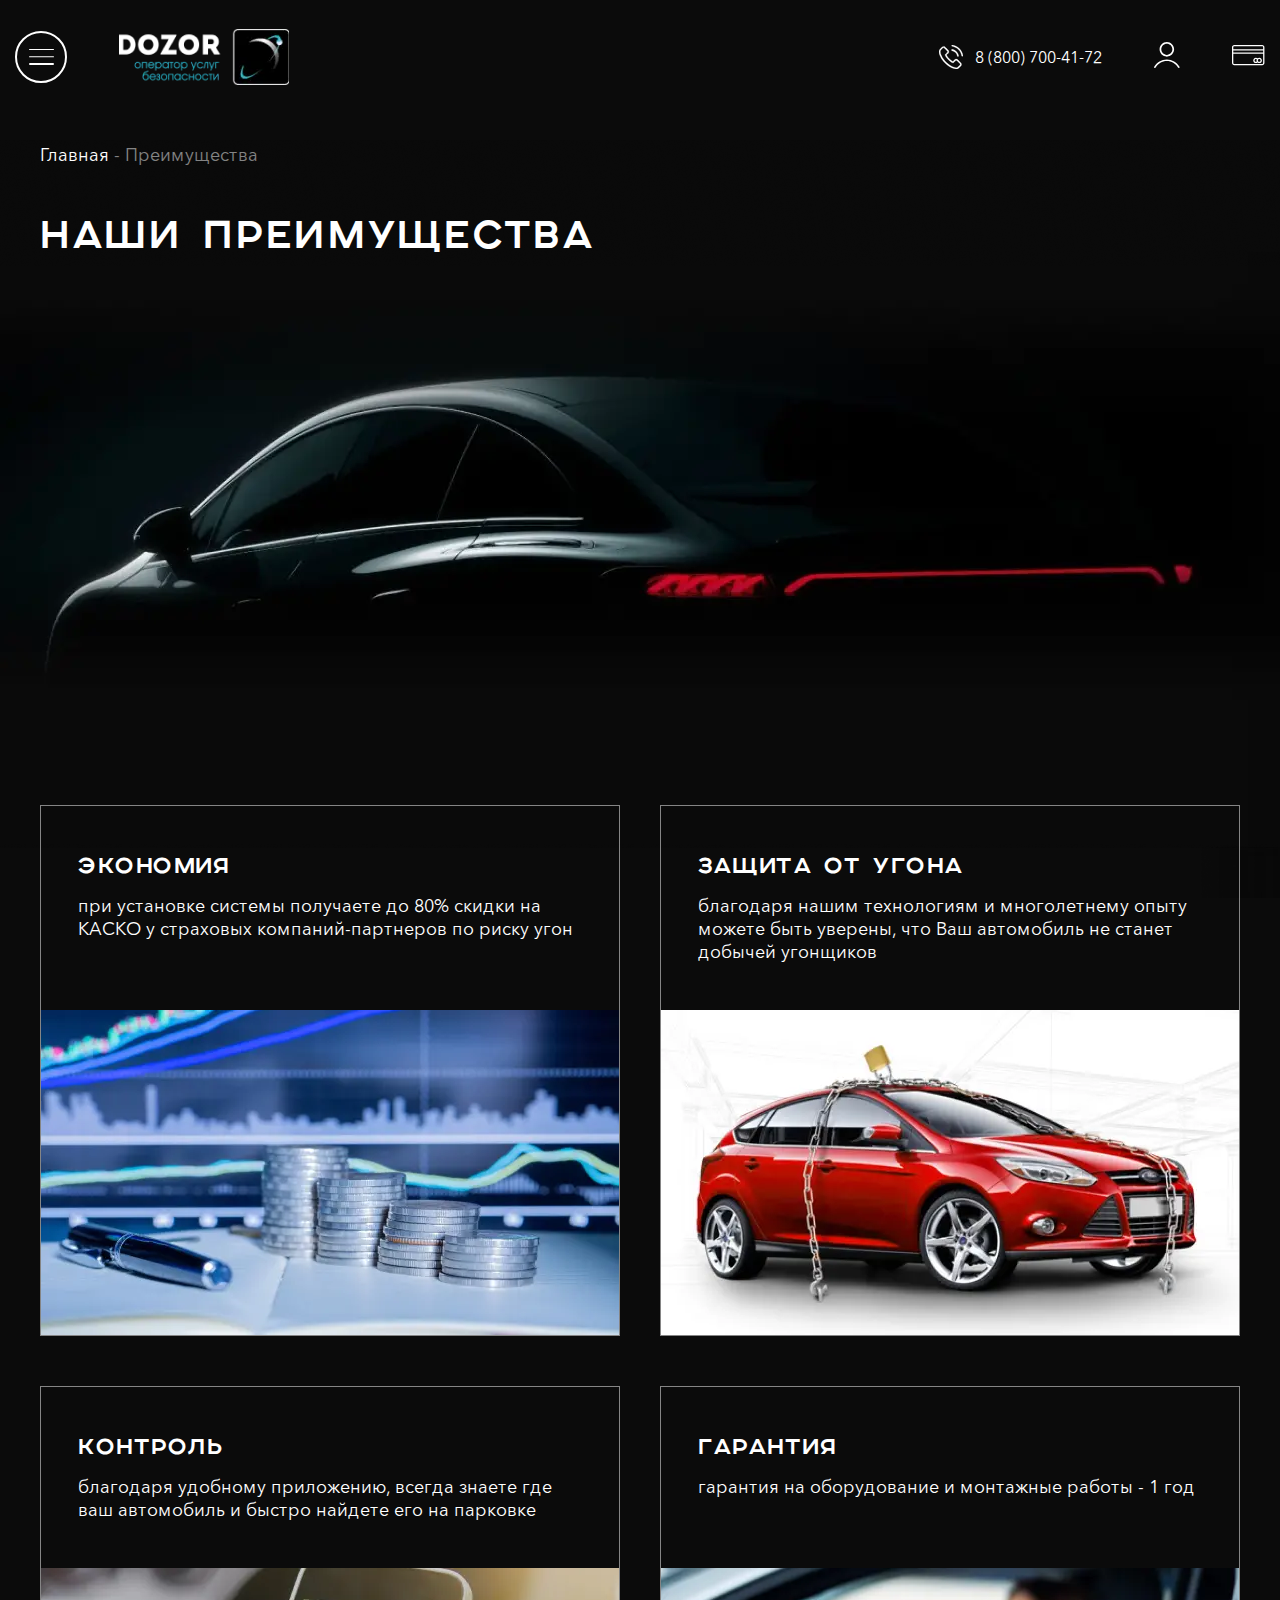
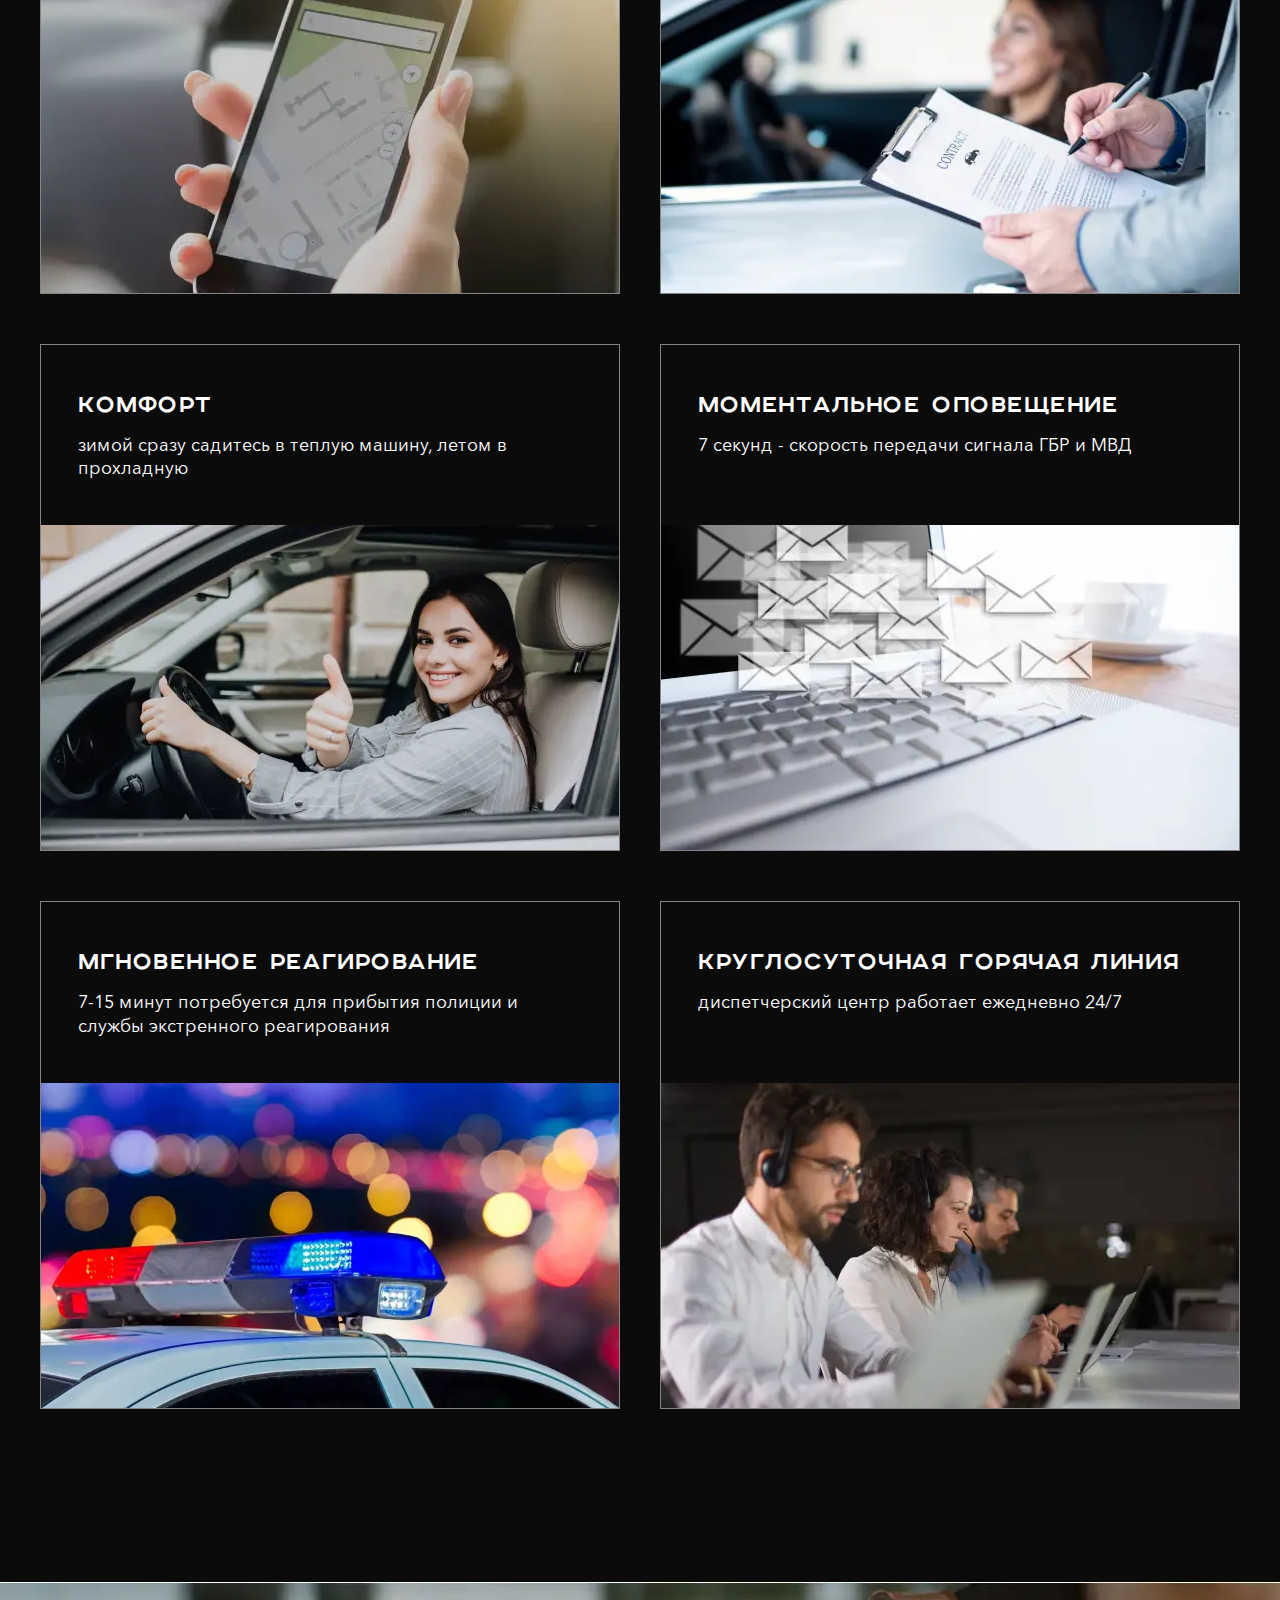
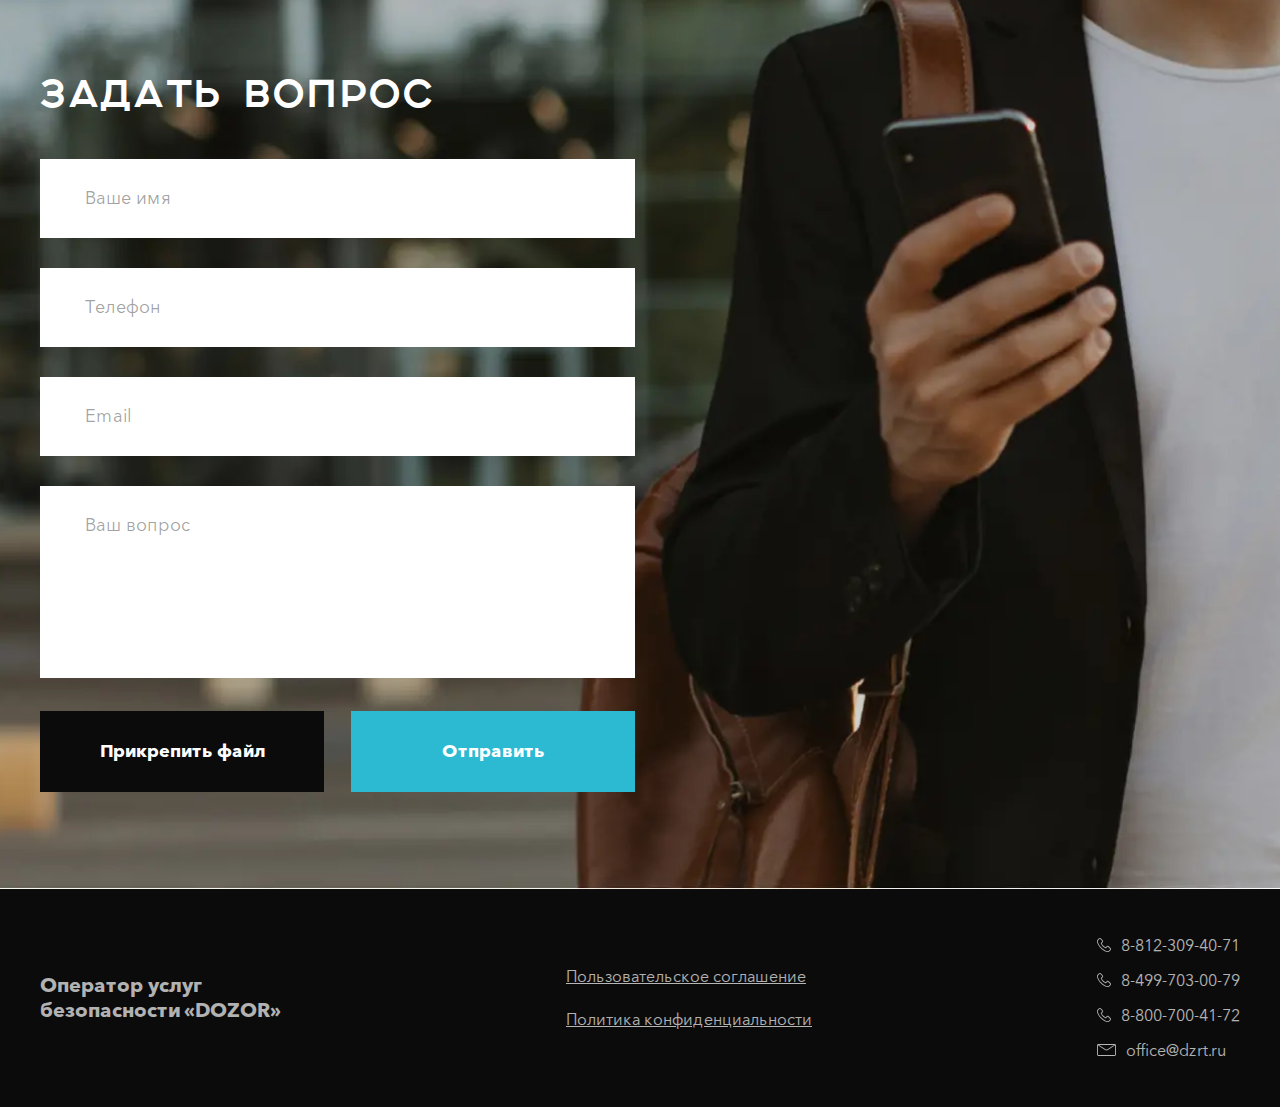
==== commit 0f625e0c: "." ====
--- a/advantage.html
+++ b/advantage.html
@@ -8,9 +8,9 @@
   <!-- STYLES -->
   <link
     rel="stylesheet"
-    href="https://cdn.jsdelivr.net/npm/swiper@8/swiper-bundle.min.css?_v=20221005161507"
+    href="https://cdn.jsdelivr.net/npm/swiper@8/swiper-bundle.min.css?_v=20221006195103"
   />
-  <link rel="stylesheet" href="css/style.min.css?_v=20221005161507" />
+  <link rel="stylesheet" href="css/style.min.css?_v=20221006195103" />
 </head>
 
   <body>
@@ -22,7 +22,7 @@
       <nav class="header__menu">
         <ul class="header__list">
           <li><a href="advantage.html">Преимущества</a></li>
-          <li><a href="">Тарифы</a></li>
+          <li><a href="rates.html">Тарифы</a></li>
           <li><a href="response.html">Реагирование</a></li>
           <li><a href="insurance.html">Страхование</a></li>
           <li><a href="opportunity.html">Мобильное приложение</a></li>
@@ -104,7 +104,7 @@
           />
         </svg>
       </a>
-      <a href="" class="header__pay">
+      <a href="#pay_popup" class="header__pay popup-link">
         <svg
           width="33"
           height="21"
@@ -168,86 +168,81 @@
                   </div>
                   <div class="grid-advantage__item">
                     <div class="grid-advantage__content">
-                      <div class="grid-advantage__title">Экономия</div>
-                      <p class="grid-advantage__text">
-                        при установке системы получаете до 80% скидки на КАСКО у
-                        страховых компаний-партнеров по риску угон
-                      </p>
-                    </div>
-                    <div class="grid-advantage__img">
-                      <picture><source srcset="img/advantage/01.webp" type="image/webp"><img loading="lazy" src="img/advantage/01.jpg" alt="" /></picture>
-                    </div>
-                  </div>
-                  <div class="grid-advantage__item">
-                    <div class="grid-advantage__content">
-                      <div class="grid-advantage__title">Экономия</div>
-                      <p class="grid-advantage__text">
-                        при установке системы получаете до 80% скидки на КАСКО у
-                        страховых компаний-партнеров по риску угон
-                      </p>
-                    </div>
-                    <div class="grid-advantage__img">
-                      <picture><source srcset="img/advantage/01.webp" type="image/webp"><img loading="lazy" src="img/advantage/01.jpg" alt="" /></picture>
-                    </div>
-                  </div>
-                  <div class="grid-advantage__item">
-                    <div class="grid-advantage__content">
-                      <div class="grid-advantage__title">Экономия</div>
-                      <p class="grid-advantage__text">
-                        при установке системы получаете до 80% скидки на КАСКО у
-                        страховых компаний-партнеров по риску угон
-                      </p>
-                    </div>
-                    <div class="grid-advantage__img">
-                      <picture><source srcset="img/advantage/01.webp" type="image/webp"><img loading="lazy" src="img/advantage/01.jpg" alt="" /></picture>
-                    </div>
-                  </div>
-                  <div class="grid-advantage__item">
-                    <div class="grid-advantage__content">
-                      <div class="grid-advantage__title">Экономия</div>
-                      <p class="grid-advantage__text">
-                        при установке системы получаете до 80% скидки на КАСКО у
-                        страховых компаний-партнеров по риску угон
-                      </p>
-                    </div>
-                    <div class="grid-advantage__img">
-                      <picture><source srcset="img/advantage/01.webp" type="image/webp"><img loading="lazy" src="img/advantage/01.jpg" alt="" /></picture>
-                    </div>
-                  </div>
-                  <div class="grid-advantage__item">
-                    <div class="grid-advantage__content">
-                      <div class="grid-advantage__title">Экономия</div>
-                      <p class="grid-advantage__text">
-                        при установке системы получаете до 80% скидки на КАСКО у
-                        страховых компаний-партнеров по риску угон
-                      </p>
-                    </div>
-                    <div class="grid-advantage__img">
-                      <picture><source srcset="img/advantage/01.webp" type="image/webp"><img loading="lazy" src="img/advantage/01.jpg" alt="" /></picture>
-                    </div>
-                  </div>
-                  <div class="grid-advantage__item">
-                    <div class="grid-advantage__content">
-                      <div class="grid-advantage__title">Экономия</div>
-                      <p class="grid-advantage__text">
-                        при установке системы получаете до 80% скидки на КАСКО у
-                        страховых компаний-партнеров по риску угон
-                      </p>
-                    </div>
-                    <div class="grid-advantage__img">
-                      <picture><source srcset="img/advantage/01.webp" type="image/webp"><img loading="lazy" src="img/advantage/01.jpg" alt="" /></picture>
-                    </div>
-                  </div>
-                  <div class="grid-advantage__item">
-                    <div class="grid-advantage__content">
-                      <div class="grid-advantage__title">Экономия</div>
-                      <p class="grid-advantage__text">
-                        при установке системы получаете до 80% скидки на КАСКО у
-                        страховых компаний-партнеров по риску угон
-                      </p>
-                    </div>
-                    <div class="grid-advantage__img">
-                      <picture><source srcset="img/advantage/01.webp" type="image/webp"><img loading="lazy" src="img/advantage/01.jpg" alt="" /></picture>
+                      <div class="grid-advantage__title">Защита от угона</div>
+                      <p class="grid-advantage__text">
+                        благодаря нашим технологиям и многолетнему опыту можете быть уверены, что Ваш автомобиль
+не станет добычей угонщиков
+                      </p>
+                    </div>
+                    <div class="grid-advantage__img">
+                      <picture><source srcset="img/advantage/02.webp" type="image/webp"><img loading="lazy" src="img/advantage/02.jpg" alt="" /></picture>
+                    </div>
+                  </div>
+                  <div class="grid-advantage__item">
+                    <div class="grid-advantage__content">
+                      <div class="grid-advantage__title">Контроль</div>
+                      <p class="grid-advantage__text">
+                        благодаря удобному приложению, всегда знаете где ваш автомобиль и быстро найдете его на парковке
+                      </p>
+                    </div>
+                    <div class="grid-advantage__img">
+                      <picture><source srcset="img/advantage/03.webp" type="image/webp"><img loading="lazy" src="img/advantage/03.jpg" alt="" /></picture>
+                    </div>
+                  </div>
+                  <div class="grid-advantage__item">
+                    <div class="grid-advantage__content">
+                      <div class="grid-advantage__title">Гарантия</div>
+                      <p class="grid-advantage__text">
+                        гарантия на оборудование
+и монтажные работы - 1 год
+                      </p>
+                    </div>
+                    <div class="grid-advantage__img">
+                      <picture><source srcset="img/advantage/04.webp" type="image/webp"><img loading="lazy" src="img/advantage/04.jpg" alt="" /></picture>
+                    </div>
+                  </div>
+                  <div class="grid-advantage__item">
+                    <div class="grid-advantage__content">
+                      <div class="grid-advantage__title">комфорт</div>
+                      <p class="grid-advantage__text">
+                       зимой сразу садитесь в теплую машину, летом в прохладную
+                      </p>
+                    </div>
+                    <div class="grid-advantage__img">
+                      <picture><source srcset="img/advantage/05.webp" type="image/webp"><img loading="lazy" src="img/advantage/05.jpg" alt="" /></picture>
+                    </div>
+                  </div>
+                  <div class="grid-advantage__item">
+                    <div class="grid-advantage__content">
+                      <div class="grid-advantage__title">Моментальное оповещение</div>
+                      <p class="grid-advantage__text">
+                        7 секунд - скорость передачи сигнала ГБР и МВД
+                      </p>
+                    </div>
+                    <div class="grid-advantage__img">
+                      <picture><source srcset="img/advantage/06.webp" type="image/webp"><img loading="lazy" src="img/advantage/06.jpg" alt="" /></picture>
+                    </div>
+                  </div>
+                  <div class="grid-advantage__item">
+                    <div class="grid-advantage__content">
+                      <div class="grid-advantage__title">Мгновенное реагирование</div>
+                      <p class="grid-advantage__text">
+                        7-15 минут потребуется для прибытия полиции и службы экстренного реагирования
+                      </p>
+                    </div>
+                    <div class="grid-advantage__img">
+                      <picture><source srcset="img/advantage/07.webp" type="image/webp"><img loading="lazy" src="img/advantage/07.jpg" alt="" /></picture>
+                    </div>
+                  </div>
+                  <div class="grid-advantage__item">
+                    <div class="grid-advantage__content">
+                      <div class="grid-advantage__title">Круглосуточная горячая линия</div>
+                      <p class="grid-advantage__text">
+                        диспетчерский центр работает ежедневно 24/7
+                      </p>
+                    </div>
+                    <div class="grid-advantage__img">
+                      <picture><source srcset="img/advantage/08.webp" type="image/webp"><img loading="lazy" src="img/advantage/08.jpg" alt="" /></picture>
                     </div>
                   </div>
                 </div>
@@ -400,8 +395,98 @@
 
     </div>
 
+		<!-- .popup -->
+<div class="popup" id="pay_popup">
+  <div class="popup__body">
+    <div class="popup__content">
+      <div class="popup__close close-popup">
+        <svg
+          width="23"
+          height="23"
+          viewBox="0 0 23 23"
+          xmlns="http://www.w3.org/2000/svg"
+        >
+          <path
+            d="M13.0352 11.3232L12.8585 11.5L13.0352 11.6768L22.4686 21.1103C22.8437 21.4853 22.8437 22.0935 22.4686 22.4686C22.0935 22.8437 21.4853 22.8438 21.1102 22.4686L11.6768 13.0351L11.5 12.8584L11.3232 13.0351L1.88972 22.4686C1.51463 22.8437 0.906465 22.8438 0.531345 22.4686L0.354731 22.6452L0.531336 22.4686C0.156226 22.0935 0.156214 21.4854 0.531345 21.1103L9.96484 11.6768L10.1416 11.5L9.96484 11.3232L0.531345 1.88972L0.531336 1.88971C0.156237 1.51464 0.156245 0.90648 0.531353 0.531336C0.906428 0.156226 1.51459 0.156214 1.88972 0.531345L11.3232 9.96484L11.5 10.1416L11.6768 9.96484L21.1103 0.531345L20.9335 0.354568L21.1103 0.531336C21.4854 0.156226 22.0936 0.156214 22.4687 0.531345C22.8438 0.906421 22.8438 1.51459 22.4687 1.88972L13.0352 11.3232Z"
+            stroke-width="0.5"
+          />
+        </svg>
+      </div>
+      <div class="popup__title title">Оплата</div>
+      <form class="popup__form form-popup">
+        <div class="form-popup__field">
+          <input type="text" placeholder="ФИО (полностью)*" />
+        </div>
+
+        <div class="form-popup__field">
+          <input type="text" placeholder="Номер договора*" />
+        </div>
+
+        <div class="form-popup__field">
+          <input type="email" placeholder="Email*" />
+        </div>
+
+        <div class="form-popup__field">
+          <input type="text" placeholder="Период оплаты*" />
+        </div>
+
+        <div class="form-popup__field">
+          <input type="text" placeholder="Дата заключения*" />
+        </div>
+
+        <div class="form-popup__field">
+          <input type="text" placeholder="Сумма*" />
+        </div>
+
+        <p class="form-popup__text">*Обязательные для заполнения поля</p>
+        <button class="form-popup__button btn">Отправить</button>
+      </form>
+      <div class="popup__pay pay-popup">
+        <div class="pay-popup__content">
+          <p>
+            Для оплаты необходимо заполнить форму выше, нажать на "оплатить" и
+            далее следовать инструкции ПАО СБЕРБАНК .
+          </p>
+          <p>
+            Оплата происходит с использованием следующих Банковских карт и
+            платежных систем:
+          </p>
+        </div>
+        <div class="pay-popup__images">
+          <div class="pay-popup__img">
+            <picture><source srcset="img/popup/01.webp" type="image/webp"><img loading="lazy" src="img/popup/01.jpg" alt=""></picture>
+          </div>
+
+          <div class="pay-popup__img">
+            <picture><source srcset="img/popup/02.webp" type="image/webp"><img loading="lazy" src="img/popup/02.jpg" alt=""></picture>
+          </div>
+
+          <div class="pay-popup__img">
+            <picture><source srcset="img/popup/03.webp" type="image/webp"><img loading="lazy" src="img/popup/03.jpg" alt=""></picture>
+          </div>
+
+          <div class="pay-popup__img">
+            <picture><source srcset="img/popup/04.webp" type="image/webp"><img loading="lazy" src="img/popup/04.jpg" alt=""></picture>
+          </div>
+
+          <div class="pay-popup__img">
+            <picture><source srcset="img/popup/05.webp" type="image/webp"><img loading="lazy" src="img/popup/05.jpg" alt=""></picture>
+          </div>
+        </div>
+      </div>
+      <p class="popup__text">
+        Производя оплату, Вы подтверждаете, что ознакомлены с пользовательским
+        соглашением, а так же соглашаетесь с
+        <a href="">политикой в отношении обработки персональных данных</a>.
+      </p>
+    </div>
+  </div>
+</div>
+<!-- .popup -->
+
+
     <!-- SCRIPTS -->
-    <script src="https://cdn.jsdelivr.net/npm/swiper@8/swiper-bundle.min.js?_v=20221005161507"></script>
-    <script src="js/app.min.js?_v=20221005161507"></script>
+    <script src="https://cdn.jsdelivr.net/npm/swiper@8/swiper-bundle.min.js?_v=20221006195103"></script>
+    <script src="js/app.min.js?_v=20221006195103"></script>
   </body>
 </html>
--- a/css/style.min.css
+++ b/css/style.min.css
@@ -1 +1 @@
-@charset "UTF-8";@font-face{font-family:AvenirNextCyr;font-display:swap;src:url(../fonts/AvenirNextCyr-Bold.woff2) format("woff2"),url(../fonts/AvenirNextCyr-Bold.woff) format("woff");font-weight:700;font-style:normal}@font-face{font-family:AvenirNextCyr;font-display:swap;src:url(../fonts/AvenirNextCyr-Demi.woff2) format("woff2"),url(../fonts/AvenirNextCyr-Demi.woff) format("woff");font-weight:400;font-style:normal}@font-face{font-family:AvenirNextCyr;font-display:swap;src:url(../fonts/AvenirNextCyr-Regular.woff2) format("woff2"),url(../fonts/AvenirNextCyr-Regular.woff) format("woff");font-weight:400;font-style:normal}@font-face{font-family:SongerSemiexpanded;font-display:swap;src:url(../fonts/SongerSemiexpanded-Bold.woff2) format("woff2"),url(../fonts/SongerSemiexpanded-Bold.woff) format("woff");font-weight:700;font-style:normal}*{padding:0;margin:0;border:0;-webkit-tap-highlight-color:transparent}*,:after,:before{box-sizing:border-box;-webkit-tap-highlight-color:transparent}:active,:focus{outline:0}a:active,a:focus{outline:0}aside,footer,header,nav{display:block}body,html{height:100%;width:100%;font-size:100%;line-height:1;font-size:14px;-ms-text-size-adjust:100%;-moz-text-size-adjust:100%;-webkit-text-size-adjust:100%}button,input,textarea{font-family:inherit}input::-ms-clear{display:none}button{cursor:pointer}button::-moz-focus-inner{padding:0;border:0}a,a:visited{text-decoration:none}a:hover{text-decoration:none}ul li{list-style:none}img{vertical-align:top}h1,h2,h3,h4,h5,h6{font-size:inherit;font-weight:400}body,html{height:100%}body{font-size:18px;color:#fff;line-height:1;font-family:AvenirNextCyr;background-color:#0b0b0b}body.lock{overflow:hidden}.wrapper{display:flex;flex-direction:column;min-height:100%}.main{flex:1 0 auto;margin-top:113px}.footer{flex:0 0 auto}[class*=__container]{max-width:1230px;margin:0 auto;padding:0 15px}.title{font-family:SongerSemiexpanded;font-weight:700;font-size:38px;line-height:1.3421052632;letter-spacing:.07em}.download-link{height:90px;display:flex;align-items:center;justify-content:center;border:1px solid rgba(255,255,255,.5);font-weight:700;font-size:24px;color:#fff;transition:opacity .4s ease 0s}.download-link img{max-width:100%}.slider-navigation{display:none;margin-top:30px;align-items:center;justify-content:center;gap:18px;transition:opacity .4s ease 0s}.slider-navigation__next.swiper-button-disabled,.slider-navigation__prev.swiper-button-disabled{opacity:.4}.advantage{padding-bottom:90px}.advantage__wrapper{max-width:1200;margin:0 auto;position:relative}.advantage__container{position:relative;z-index:2}.advantage__bg{margin-top:-120px;text-align:center;height:758px}.advantage__bg img{max-width:100%;width:100%;height:100%;-o-object-fit:cover;object-fit:cover}.grid-advantage{margin-top:-93px;position:relative}.grid-advantage__inner{display:grid;grid-template-columns:repeat(2,1fr);gap:50px 40px}.grid-advantage__item{border:1px solid rgba(255,255,255,.5);display:flex;flex-direction:column;justify-content:space-between}.grid-advantage__content{padding:45px 37px}.grid-advantage__title{font-weight:700;font-size:22px;line-height:1.3181818182;letter-spacing:.07em;font-family:SongerSemiexpanded;margin-bottom:15px}.grid-advantage__text{line-height:130%}.grid-advantage__img{height:325px}.grid-advantage__img img{width:100%;height:100%;-o-object-fit:cover;object-fit:cover;max-width:100%}.benefits{padding:83px 0}.benefits__title{text-align:center;margin-bottom:116px}.benefits__wrapper{display:grid;grid-template-columns:repeat(auto-fill,minmax(200px,1fr));gap:99px 164px}.slide-benefits__icon{display:inline-flex;height:67px;align-items:center;justify-content:center;margin-bottom:14px}.slide-benefits__icon img,.slide-benefits__icon svg{max-height:100%}.slide-benefits__title{font-weight:700;font-size:22px;line-height:1.3181818182;letter-spacing:.07em;margin-bottom:16px;font-family:SongerSemiexpanded}.slide-benefits__text{line-height:130%}.contacts{padding-bottom:63px}.contacts__title{margin-bottom:68px}.contacts__flex{display:flex;align-items:center;justify-content:space-between;gap:20px}.contacts__phones{margin-bottom:75px;display:flex;align-items:flex-start;gap:27px}.contacts__phones svg{margin-top:16px}.contacts__list a{color:#fff;font-size:24px;line-height:250%;transition:color .4s ease 0s}.contacts__mail{display:inline-flex;align-items:center;gap:27px;font-size:24px;color:#fff;fill:#fff;stroke:#fff;transition:color .4s ease 0s,fill .4s ease 0s,stroke .4s ease 0s}.contacts__img img{max-width:100%}.crumbs{margin-top:32px}.crumbs__list{display:flex;align-items:center;padding-bottom:12px;margin-bottom:30px;white-space:nowrap;overflow-y:auto}.crumbs__list li{color:rgba(255,255,255,.5);font-size:18px;line-height:1.2}.crumbs__list li:not(:last-child)::after{color:#fff;content:"-";padding:0 5px 0 0}.crumbs__list li:nth-last-child(-n+2)::after{color:rgba(255,255,255,.5)}.crumbs__list a{color:#fff;transition:color .4s ease 0s;font-size:inherit;line-height:inherit}.description{padding:62px 0 47px}.description__title{margin-bottom:60px}.description__slider{margin-bottom:35px}.description__actions{margin-bottom:80px}.description__arrows{display:flex;align-items:center;justify-content:center;gap:45px;margin-bottom:27.5px}.description__next,.description__prev{cursor:pointer}.description__pagination{justify-content:center;display:flex;align-items:center;max-width:300px;margin:0 auto}.description__pagination .swiper-pagination-bullet{opacity:1;margin:0!important;border-radius:0;background:rgba(255,255,255,.4);height:4px;flex:1 1 12.5%;transition:background-color .4s ease 0s}.description__pagination .swiper-pagination-bullet.swiper-pagination-bullet-active{background-color:#fff}.description__links{max-width:790px;display:grid;grid-template-columns:1fr 1fr;gap:30px;margin:0 auto}.slide-description{display:flex;align-items:flex-start;gap:40px}.slide-description_column{display:block;padding:0 80px}.slide-description_column .slide-description__content{padding-top:25px;text-align:center}.slide-description__images{flex:0 1 680px;display:flex;align-items:flex-start;justify-content:space-between;gap:10px}.slide-description__img{flex:1 1 50%;text-align:center}.slide-description__img img{max-width:100%}.slide-description__content{flex:0 1 436px;padding-top:75px;line-height:130%}.slide-description__content p:not(:last-child){margin-bottom:22px}.footer{padding:46.5px 0}.footer__body{display:flex;align-items:center;justify-content:space-between;gap:30px 20px}.footer__title{font-weight:700;font-size:20px;line-height:1.25;color:rgba(255,255,255,.7)}.footer__link:first-child{margin-bottom:23px}.footer__link a{font-size:16px;line-height:1.25;text-decoration-line:underline;color:rgba(255,255,255,.7);transition:opacity .4s ease 0s}.footer__link a br{display:none}.footer__contact:not(:last-child){margin-bottom:15px}.footer__contact a{display:flex;align-items:center;gap:10px;font-size:16px;line-height:1.25;color:rgba(255,255,255,.7);transition:opacity .4s ease 0s}.header{padding:28.5px 0;position:fixed;top:0;left:0;width:100%;z-index:15}.header::before{content:"";position:absolute;top:0;left:0;width:100%;height:100%;background-color:#0b0b0b;z-index:2}.header__container{max-width:1830px}.header__body{display:flex;align-items:center;position:relative}.header__menu{position:absolute;z-index:1;top:-28.5px;width:377px;left:-55px;background:rgba(11,11,11,.8);-webkit-backdrop-filter:blur(12.5px);backdrop-filter:blur(12.5px);height:100vh;transition:transform .5s ease .5s;transform:translate(0,-100%);overflow-y:auto;padding:145px 58px}.header__menu.header__menu_active{transform:translate(0,0);transition:transform .5s ease 0s}.header__menu.header__menu_active .header__list,.header__menu.header__menu_active .header__phone{opacity:1;transition:opacity .5s ease .5s}.header__menu .header__phone{display:none;opacity:0}.header__list{opacity:0;transition:opacity .5s ease 0s}.header__list li:not(:last-child){margin-bottom:40px}.header__list a{font-size:20px;line-height:1.25;color:#fff;transition:color .4s ease 0s}.header__burger{margin-right:52px;width:52px;height:52px;border:2px solid #fff;flex-shrink:0;border-radius:50%;cursor:pointer;display:flex;align-items:center;justify-content:center;transition:border-color .4s ease 0s;position:relative;z-index:3}.header__burger.header__burger_active .header__burger-inner span{background-color:rgba(0,0,0,0)}.header__burger.header__burger_active .header__burger-inner::before{top:7.5px;transition:top .4s cubic-bezier(.23,1,.32,1),transform .4s .4s cubic-bezier(.23,1,.32,1),background-color .4s ease 0s;transform:rotate(-45deg)}.header__burger.header__burger_active .header__burger-inner::after{bottom:7px;transition:bottom .4s cubic-bezier(.23,1,.32,1),transform .4s .4s cubic-bezier(.23,1,.32,1),background-color .4s ease 0s;transform:rotate(45deg)}.header__burger-inner{position:relative;width:25px;height:16px}.header__burger-inner::after,.header__burger-inner::before{content:"";position:absolute;left:0;width:100%;height:1.5px;background-color:#fff;border-radius:5px}.header__burger-inner::before{top:0;transition:top .4s .4s cubic-bezier(.23,1,.32,1),transform .4s cubic-bezier(.23,1,.32,1),background-color .4s ease 0s}.header__burger-inner::after{bottom:0;transition:bottom .4s .4s cubic-bezier(.23,1,.32,1),transform .4s cubic-bezier(.23,1,.32,1),background-color .4s ease 0s}.header__burger-inner span{position:absolute;border-radius:5px;left:0;top:50%;transform:translate(0,-50%);width:100%;height:1.5px;background-color:#fff;transition:all .4s ease 0s}.header__logo{margin-right:auto;position:relative;z-index:3}.header__logo img{max-width:100%}.header__phone{margin-left:20px;margin-right:52px;display:flex;align-items:center;gap:12.5px;font-size:16px;color:#fff;transition:color .4s ease 0s,fill .4s ease 0s,stroke .4s ease 0s,opacity .5s ease 0s;fill:#fff;stroke:#fff;position:relative;z-index:3}.header__user{margin-right:52px;fill:#fff;transition:fill .4s ease 0s;position:relative;z-index:3}.header__pay{fill:#fff;transition:fill .4s ease 0s;position:relative;z-index:3}.insurance{padding-bottom:43px}.insurance__title{margin-bottom:42px}.insurance__text{line-height:130%;margin-bottom:51px}.insurance__grid{display:grid;grid-template-columns:repeat(auto-fill,minmax(200px,1fr));gap:38px}.insurance__item{background:#fff;border-radius:7px;overflow:hidden;display:flex;align-items:center;justify-content:center;padding:5px}.insurance__item img{max-width:100%}.intro{margin-bottom:22px}.intro__slider{position:relative}.intro__pagination{position:absolute;left:50%!important;transform:translate(-50%,0);bottom:115px!important;width:auto!important;z-index:3}.intro__pagination .swiper-pagination-bullet{width:107px;border-radius:3px;height:4px;background-color:rgba(255,255,255,.4);opacity:1;margin:0 8px!important;transition:background-color .4s ease 0s}.intro__pagination .swiper-pagination-bullet-active{background-color:#fff}.slide-intro{position:relative;min-height:713px}.slide-intro__bg{position:absolute;top:0;left:0;width:100%;height:100%;z-index:1}.slide-intro__bg picture:nth-child(2){display:none}.slide-intro__bg img{width:100%;height:100%;-o-object-fit:cover;object-fit:cover;max-width:100%;-o-object-position:bottom;object-position:bottom}.slide-intro__inner{position:relative;z-index:2;padding:40px 0}.slide-intro__title{font-family:SongerSemiexpanded;font-weight:800;font-size:55px;line-height:140%;letter-spacing:.05em;text-align:center}.manage{padding:83px 0}.manage__title{text-align:center;margin-bottom:89px}.manage__img{text-align:center;margin-bottom:105px;padding:0 15px}.manage__img img{max-width:100%}.manage__text{font-size:24px;line-height:140%;text-align:center;color:#fff;max-width:809px;margin:0 auto 105px}.manage__links{display:grid;grid-template-columns:repeat(3,1fr);gap:30px}.opportunity{padding-bottom:62px}.opportunity__title{margin-bottom:66px}.item-opportunity{display:flex}.item-opportunity:nth-child(odd){flex-direction:row-reverse}.item-opportunity:nth-child(odd) .item-opportunity__content{padding-left:30px}.item-opportunity:nth-child(even) .item-opportunity__content{padding-right:49px}.item-opportunity:not(:last-child){margin-bottom:105px}.item-opportunity__content{padding:40px 0;align-self:center}.item-opportunity__title{font-weight:700;font-size:22px;line-height:1.3181818182;letter-spacing:.07em;font-family:SongerSemiexpanded;margin-bottom:32px}.item-opportunity__text{line-height:130%}.item-opportunity__text p:not(:last-child){margin-bottom:20px}.item-opportunity__img{position:relative;flex:0 0 50%;padding-bottom:27.5%;min-height:329px}.item-opportunity__img img{position:absolute;top:0;left:0;max-width:100%;width:100%;height:100%;-o-object-fit:cover;object-fit:cover}.principle{padding:83px 0}.principle__title{text-align:center;margin-bottom:83px}.principle__wrapper{display:grid;grid-template-columns:repeat(3,1fr);gap:30px 54px}.slide-principle{border:1px solid rgba(255,255,255,.5)}.slide-principle__img{height:448px}.slide-principle__img img{width:100%;-o-object-fit:cover;object-fit:cover;height:100%;max-width:100%}.slide-principle__content{padding:25px 30px;line-height:130%}.question{position:relative;padding:85.5px 0 97px;margin-top:83px}.question__bg{position:absolute;top:0;left:0;width:100%;height:100%;z-index:-1}.question__bg picture:nth-child(2){display:none}.question__bg img{width:100%;height:100%;-o-object-fit:cover;object-fit:cover}.question__title{margin-bottom:40px}.question__form{width:100%;max-width:595px}.question__field{margin-bottom:30px}.question__field input,.question__field textarea{width:100%;background-color:#fff;padding:28.5px 45px;font-size:18px}.question__field input::-moz-placeholder,.question__field textarea::-moz-placeholder{font-size:inherit;color:rgba(11,11,11,.4)}.question__field input::placeholder,.question__field textarea::placeholder{font-size:inherit;color:rgba(11,11,11,.4)}.question__field textarea{height:192px;resize:none}.question__btns{display:flex;align-items:center;gap:27px}.question__file{position:relative;background-color:#0b0b0b}.question__file input{position:absolute;top:0;left:0;width:100%;height:100%;font-size:0;display:block;border:none;opacity:0;cursor:pointer}.question__btn{background-color:#2bbad2}.question__btn,.question__file{padding:31.5px 0;font-weight:700;line-height:1;font-size:18px;flex:0 1 50%;text-align:center;transition:background-color .4s ease 0s;color:#fff}.response__title{margin-bottom:67px}.response__content{border:1px solid rgba(255,255,255,.5);padding:50px;line-height:130%}.response__content p:not(:last-child){margin-bottom:20px}.response__img{text-align:center}.response__img img{max-width:100%}@media (max-width:1910px){.header__menu{left:-15px;width:337px;padding:145px 40px}}@media (max-width:1200px){.main{margin-top:106px}.benefits__wrapper{gap:60px 130px}.contacts__flex{position:relative;padding:30px 25px;min-height:375px;display:block}.contacts__img{position:absolute;top:0;left:0;width:100%;height:100%;z-index:-1}.contacts__img img{width:100%;height:100%;-o-object-fit:cover;object-fit:cover}.slide-description_column{padding:0}.slide-description__content{padding-top:40px}.header{padding:25px 0}.header__menu{padding:138px 40px}.header__burger{margin-right:35px}.header__phone{margin-right:35px}.header__user{margin-right:35px}.slide-intro{min-height:calc(315px + 398 * ((100vw - 320px)/ 880))}.slide-intro__title{font-size:45px}.manage__title{margin-bottom:60px}.manage__img{margin-bottom:60px}.manage__text{margin-bottom:60px}.principle__wrapper{gap:30px;grid-template-columns:repeat(2,1fr)}.question{padding:75px 0}}@media (max-width:991.98px){.title{font-size:30px}.advantage{padding-bottom:50px}.advantage__bg{height:559px;margin-top:-100px}.grid-advantage{margin-top:-85px}.grid-advantage__inner{gap:30px}.grid-advantage__content{padding:25px}.grid-advantage__title{font-size:20px}.grid-advantage__img{height:300px}.benefits{padding:50px 0}.benefits__title{margin-bottom:40px}.benefits__wrapper{gap:40px 80px}.slide-benefits__icon{height:60px}.slide-benefits__title{font-size:21px}.contacts{padding-bottom:50px}.contacts__title{margin-bottom:50px}.contacts__phones{margin-bottom:40px}.crumbs{margin-top:25px}.crumbs__list{margin-bottom:25px}.description{padding:50px 0}.description__title{margin-bottom:50px}.description__slider{margin-bottom:30px}.description__actions{margin-bottom:40px}.slide-description{display:block}.slide-description_column .slide-description__img:last-child{display:none}.slide-description__img img{max-height:450px}.slide-description__content p:not(:last-child){margin-bottom:20px}.slide-description__content{padding-top:25px}.footer{padding:35px 0}.footer__body{flex-wrap:wrap;justify-content:space-around}.footer__title{flex:0 0 100%;text-align:center}.footer__title br{display:none}.footer__link:first-child{margin-bottom:30px}.header__burger{margin-right:30px}.header__phone{margin-right:30px}.header__user{margin-right:30px}.insurance{padding-bottom:50px}.insurance__title{margin-bottom:40px}.insurance__text{margin-bottom:40px}.insurance__grid{gap:30px}.intro{margin-bottom:25px}.slide-intro__inner{padding:35px 0}.slide-intro__title{font-size:40px}.manage{padding:50px 0}.manage__title{margin-bottom:40px}.manage__img{margin-bottom:40px}.manage__text{margin-bottom:40px;max-width:100%}.manage__links{grid-template-columns:repeat(2,1fr);gap:20px}.manage__link:last-child{grid-column:span 2}.opportunity{padding-bottom:50px}.opportunity__title{margin-bottom:50px}.item-opportunity:nth-child(even) .item-opportunity__content{padding-right:30px}.item-opportunity:not(:last-child){margin-bottom:50px}.item-opportunity__content{padding:30px 0}.principle{padding:50px 0}.principle__title{margin-bottom:40px}.slide-principle__img{height:380px}.question{padding:55px 0;margin-top:50px}.question__title{margin-bottom:30px;text-align:center}.question__form{max-width:100%}.response__title{margin-bottom:40px}.response__content{padding:40px}}@media (max-width:767.98px){.main{margin-top:70px}.title{font-size:18px}.download-link{height:40px;font-size:12px}.download-link:nth-child(1) img{width:71px}.download-link:nth-child(2) img{width:81px}.slider-navigation{display:flex}.advantage{padding-bottom:6px}.advantage__bg{height:220px;margin-top:-30px}.advantage__bg img{-o-object-position:center;object-position:center}.grid-advantage{margin-top:-20px}.grid-advantage__inner{gap:20px 10px}.grid-advantage__content{padding:10px}.grid-advantage__title{font-size:12px;margin-bottom:5px}.grid-advantage__text{font-size:12px}.grid-advantage__img{height:115px}.benefits{padding:30px 0}.benefits__wrapper{display:flex;gap:0}.slide-benefits__icon{height:34px;margin-bottom:9px}.slide-benefits__title{font-size:12px;margin-bottom:8px}.slide-benefits__text{font-size:12px}.contacts{padding-bottom:0}.contacts__title{margin-bottom:15px}.contacts__flex{min-height:270px;padding:19px}.contacts__phones{display:block;margin-bottom:22px}.contacts__phones svg{width:19px;height:19px;margin-bottom:7px}.contacts__list a{font-size:14px;line-height:1.6}.contacts__mail{flex-direction:column;align-items:flex-start;gap:10px;font-size:14px}.contacts__mail svg{width:22px;height:14px}.contacts__img img{-o-object-position:left;object-position:left}.crumbs{margin-top:19px}.crumbs__list{margin-bottom:10px;padding-bottom:10px}.crumbs__list li{font-size:14px}.description{padding:18px 0 22px}.description__title{margin-bottom:22px}.description__arrows{margin-bottom:30px}.description__pagination{max-width:100%}.description__pagination .swiper-pagination-bullet{height:2px}.description__links{gap:10px}.slide-description__images{gap:15px}.slide-description__img img{max-height:330px}.slide-description__content p:not(:last-child){margin-bottom:15px}.slide-description__content{font-size:14px}.footer{padding:20px 0}.footer__body{justify-content:space-between;gap:21px}.footer__title{font-size:11px}.footer__link:first-child{margin-bottom:20px}.footer__link a br{display:inline-block}.footer__link a{font-size:11px}.footer__contact:not(:last-child){margin-bottom:14px}.footer__contact:not(:last-child) svg{width:11px;height:11px}.footer__contact:last-child svg{width:14px;height:9px}.footer__contact a{font-size:11px;gap:7.5px}.header{padding:15px 0}.header__menu .header__phone{display:inline-flex;align-items:center;position:relative;left:50%;transform:translate(-50%,0)}.header__menu{position:fixed;top:0;left:0;width:100%;height:100%;z-index:1;background-color:#0b0b0b;padding:108px 15px 30px}.header__list{text-align:center;margin-bottom:50px}.header__list li:not(:last-child){margin-bottom:35px}.header__list a{font-size:16px}.header__burger{order:4;margin-right:0;width:40px;height:40px}.header__burger.header__burger_active .header__burger-inner::before{top:6px}.header__burger.header__burger_active .header__burger-inner::after{bottom:6px}.header__burger-inner{width:22px;height:13px}.header__logo{order:0;width:109px}.header__phone{display:none;margin:0;font-size:20px}.header__user{order:1;margin-right:14px;margin-left:14px;width:40px;height:40px;border-radius:50%;border:1.5px solid #fff;display:flex;align-items:center;justify-content:center}.header__user svg{width:20.5px;height:20.5px}.header__pay{order:2;margin-right:14px;width:40px;height:40px;border-radius:50%;border:1.5px solid #fff;display:flex;align-items:center;justify-content:center}.header__pay svg{width:23px;height:14px}.insurance{padding-bottom:0}.insurance__title{margin-bottom:21px}.insurance__text{font-size:14px;margin-bottom:27px}.insurance__grid{grid-template-columns:repeat(3,1fr);gap:15px}.intro{margin-bottom:12px}.intro__pagination .swiper-pagination-bullet{width:50px;height:2px;margin:0 5px!important}.intro__pagination{bottom:20px!important}.slide-intro__bg picture:nth-child(1){display:none}.slide-intro__bg picture:nth-child(2){display:block}.slide-intro__inner{padding:45px 0}.slide-intro__title{font-size:24px}.manage{padding:30px 0}.manage__title{margin-bottom:32px}.manage__img{margin-bottom:29px}.manage__text{font-size:14px;margin-bottom:18px}.manage__links{gap:10px}.opportunity{padding-bottom:18px}.opportunity__title{margin-bottom:21px}.item-opportunity{display:block}.item-opportunity:nth-child(odd) .item-opportunity__content{padding-left:0}.item-opportunity:nth-child(even) .item-opportunity__content{padding-right:0}.item-opportunity:not(:last-child){margin-bottom:30px}.item-opportunity__content{padding:0}.item-opportunity__title{font-size:16px;margin-bottom:15px}.item-opportunity__text{padding:17px 24px;font-size:14px;border-bottom:1px solid rgba(255,255,255,.5);border-left:1px solid rgba(255,255,255,.5);border-right:1px solid rgba(255,255,255,.5)}.item-opportunity__img{height:358px;min-height:0;padding-bottom:0;border-top:1px solid rgba(255,255,255,.5);border-left:1px solid rgba(255,255,255,.5);border-right:1px solid rgba(255,255,255,.5)}.principle{padding:30px 0}.principle__title{margin-bottom:30px}.principle__wrapper{display:flex;gap:0}.slide-principle__img{height:345px}.slide-principle__content{font-size:14px;padding:20px 25px}.question{padding:33px 0;margin-top:30px}.question__title{margin-bottom:23px}.question__field{margin-bottom:12px}.question__field input,.question__field textarea{padding:13px 18px;font-size:12px}.question__field textarea{height:94px}.question__btns{gap:13px}.question__btn,.question__file{font-size:12px;padding:14px 0}.response__title{margin-bottom:21px}.response__content{padding:0;border:none;font-size:14px}.response__content p:not(:last-child){margin-bottom:15px}}@media (max-width:479.98px){.question__bg picture{-o-object-position:top;object-position:top}.question__bg picture:nth-child(1){display:none}.question__bg picture:nth-child(2){display:block}}@media (any-hover:hover){.download-link:hover{opacity:.7}.contacts__list a:hover{color:#2bbad2}.contacts__mail:hover{color:#2bbad2;fill:#2bbad2;stroke:#2bbad2}.crumbs__list a:hover{color:#2bbad2}.footer__link a:hover{opacity:.7}.footer__contact a:hover{opacity:.7}.header__list a:hover{color:#2bbad2}.header__burger:hover{border-color:#2bbad2}.header__burger:hover .header__burger-inner span,.header__burger:hover .header__burger-inner::after,.header__burger:hover .header__burger-inner::before{background-color:#2bbad2}.header__phone:hover{color:#2bbad2;fill:#2bbad2;stroke:#2bbad2}.header__user:hover{fill:#2bbad2}.header__pay:hover{fill:#2bbad2}.question__file:hover{background-color:#1e1e1e}.question__btn:hover{background-color:#54c8dc}}+@charset "UTF-8";@font-face{font-family:AvenirNextCyr;font-display:swap;src:url(../fonts/AvenirNextCyr-Bold.woff2) format("woff2"),url(../fonts/AvenirNextCyr-Bold.woff) format("woff");font-weight:700;font-style:normal}@font-face{font-family:AvenirNextCyr;font-display:swap;src:url(../fonts/AvenirNextCyr-Demi.woff2) format("woff2"),url(../fonts/AvenirNextCyr-Demi.woff) format("woff");font-weight:400;font-style:normal}@font-face{font-family:AvenirNextCyr;font-display:swap;src:url(../fonts/AvenirNextCyr-Regular.woff2) format("woff2"),url(../fonts/AvenirNextCyr-Regular.woff) format("woff");font-weight:400;font-style:normal}@font-face{font-family:SongerSemiexpanded;font-display:swap;src:url(../fonts/SongerSemiexpanded-Bold.woff2) format("woff2"),url(../fonts/SongerSemiexpanded-Bold.woff) format("woff");font-weight:700;font-style:normal}*{padding:0;margin:0;border:0;-webkit-tap-highlight-color:transparent}*,:after,:before{box-sizing:border-box;-webkit-tap-highlight-color:transparent}:active,:focus{outline:0}a:active,a:focus{outline:0}aside,footer,header,nav{display:block}body,html{height:100%;width:100%;font-size:100%;line-height:1;font-size:14px;-ms-text-size-adjust:100%;-moz-text-size-adjust:100%;-webkit-text-size-adjust:100%}button,input,textarea{font-family:inherit}input::-ms-clear{display:none}button{cursor:pointer}button::-moz-focus-inner{padding:0;border:0}a,a:visited{text-decoration:none}a:hover{text-decoration:none}ul li{list-style:none}img{vertical-align:top}h1,h2,h3,h4,h5,h6{font-size:inherit;font-weight:400}body,html{height:100%}picture{width:100%;height:100%;max-width:100%;max-height:100%}body{font-size:18px;color:#fff;line-height:1;font-family:AvenirNextCyr;background-color:#0b0b0b}body.lock{overflow:hidden}.wrapper{display:flex;flex-direction:column;min-height:100%}.main{flex:1 0 auto;margin-top:113px}.footer{flex:0 0 auto}[class*=__container]{max-width:1230px;margin:0 auto;padding:0 15px}.title{font-family:SongerSemiexpanded;font-weight:700;font-size:38px;line-height:1.3421052632;letter-spacing:.07em}.download-link{height:90px;display:flex;align-items:center;justify-content:center;border:1px solid rgba(255,255,255,.5);font-weight:700;font-size:24px;color:#fff;transition:opacity .4s ease 0s}.download-link img{max-width:100%}.slider-navigation{display:none;margin-top:30px;align-items:center;justify-content:center;gap:18px;transition:opacity .4s ease 0s}.slider-navigation__next.swiper-button-disabled,.slider-navigation__prev.swiper-button-disabled{opacity:.4}.advantage{padding-bottom:90px}.advantage__wrapper{max-width:1200;margin:0 auto;position:relative}.advantage__container{position:relative;z-index:2}.advantage__bg{margin-top:-120px;text-align:center;height:758px}.advantage__bg img{max-width:100%;width:100%;height:100%;-o-object-fit:cover;object-fit:cover}.grid-advantage{margin-top:-93px;position:relative}.grid-advantage__inner{display:grid;grid-template-columns:repeat(2,1fr);gap:50px 40px}.grid-advantage__item{border:1px solid rgba(255,255,255,.5);display:flex;flex-direction:column;justify-content:space-between}.grid-advantage__content{padding:45px 37px}.grid-advantage__title{font-weight:700;font-size:22px;line-height:1.3181818182;letter-spacing:.07em;font-family:SongerSemiexpanded;margin-bottom:15px}.grid-advantage__text{line-height:130%}.grid-advantage__img{height:325px}.grid-advantage__img img{width:100%;height:100%;-o-object-fit:cover;object-fit:cover;max-width:100%}.benefits{padding:83px 0}.benefits__title{text-align:center;margin-bottom:116px}.benefits__wrapper{display:grid;grid-template-columns:repeat(auto-fill,minmax(200px,1fr));gap:99px 164px}.slide-benefits__icon{display:inline-flex;height:67px;align-items:center;justify-content:center;margin-bottom:14px}.slide-benefits__icon img,.slide-benefits__icon svg{max-height:100%}.slide-benefits__title{font-weight:700;font-size:22px;line-height:1.3181818182;letter-spacing:.07em;margin-bottom:16px;font-family:SongerSemiexpanded}.slide-benefits__text{line-height:130%}.contacts{padding-bottom:63px}.contacts__title{margin-bottom:68px}.contacts__flex{display:flex;align-items:center;justify-content:space-between;gap:20px}.contacts__phones{margin-bottom:75px;display:flex;align-items:flex-start;gap:27px}.contacts__phones svg{margin-top:16px}.contacts__list a{color:#fff;font-size:24px;line-height:250%;transition:color .4s ease 0s}.contacts__mail{display:inline-flex;align-items:center;gap:27px;font-size:24px;color:#fff;fill:#fff;stroke:#fff;transition:color .4s ease 0s,fill .4s ease 0s,stroke .4s ease 0s}.contacts__img img{max-width:100%}.crumbs{margin-top:32px}.crumbs__list{display:flex;align-items:center;padding-bottom:12px;margin-bottom:30px;white-space:nowrap;overflow-y:auto}.crumbs__list li{color:rgba(255,255,255,.5);font-size:18px;line-height:1.2}.crumbs__list li:not(:last-child)::after{color:#fff;content:"-";padding:0 5px 0 0}.crumbs__list li:nth-last-child(-n+2)::after{color:rgba(255,255,255,.5)}.crumbs__list a{color:#fff;transition:color .4s ease 0s;font-size:inherit;line-height:inherit}.description{padding:62px 0 47px}.description__title{margin-bottom:60px}.description__slider{margin-bottom:35px}.description__actions{margin-bottom:80px}.description__arrows{display:flex;align-items:center;justify-content:center;gap:45px;margin-bottom:27.5px}.description__next,.description__prev{cursor:pointer}.description__pagination{justify-content:center;display:flex;align-items:center;max-width:300px;margin:0 auto}.description__pagination .swiper-pagination-bullet{opacity:1;margin:0!important;border-radius:0;background:rgba(255,255,255,.4);height:4px;flex:1 1 12.5%;transition:background-color .4s ease 0s}.description__pagination .swiper-pagination-bullet.swiper-pagination-bullet-active{background-color:#fff}.description__links{max-width:790px;display:grid;grid-template-columns:1fr 1fr;gap:30px;margin:0 auto}.slide-description{display:flex;align-items:flex-start;gap:40px}.slide-description_column{display:block;padding:0 80px}.slide-description_column .slide-description__content{padding-top:25px;text-align:center}.slide-description__images{flex:0 1 680px;display:flex;align-items:flex-start;justify-content:space-between;gap:10px}.slide-description__img{flex:1 1 50%;text-align:center}.slide-description__img img{max-width:100%}.slide-description__content{flex:0 1 436px;padding-top:75px;line-height:130%}.slide-description__content p:not(:last-child){margin-bottom:22px}.footer{padding:46.5px 0}.footer__body{display:flex;align-items:center;justify-content:space-between;gap:30px 20px}.footer__title{font-weight:700;font-size:20px;line-height:1.25;color:rgba(255,255,255,.7)}.footer__link:first-child{margin-bottom:23px}.footer__link a{font-size:16px;line-height:1.25;text-decoration-line:underline;color:rgba(255,255,255,.7);transition:opacity .4s ease 0s}.footer__link a br{display:none}.footer__contact:not(:last-child){margin-bottom:15px}.footer__contact a{display:flex;align-items:center;gap:10px;font-size:16px;line-height:1.25;color:rgba(255,255,255,.7);transition:opacity .4s ease 0s}.header{padding:28.5px 0;position:fixed;top:0;left:0;width:100%;z-index:15}.header::before{content:"";position:absolute;top:0;left:0;width:100%;height:100%;background-color:#0b0b0b;z-index:2}.header__container{max-width:1830px}.header__body{display:flex;align-items:center;position:relative}.header__menu{position:absolute;z-index:1;top:-28.5px;width:377px;left:-55px;background:rgba(11,11,11,.8);-webkit-backdrop-filter:blur(12.5px);backdrop-filter:blur(12.5px);height:100vh;transition:transform .5s ease .5s;transform:translate(0,-100%);overflow-y:auto;padding:145px 58px}.header__menu.header__menu_active{transform:translate(0,0);transition:transform .5s ease 0s}.header__menu.header__menu_active .header__list,.header__menu.header__menu_active .header__phone{opacity:1;transition:opacity .5s ease .5s}.header__menu .header__phone{display:none;opacity:0}.header__list{opacity:0;transition:opacity .5s ease 0s}.header__list li:not(:last-child){margin-bottom:40px}.header__list a{font-size:20px;line-height:1.25;color:#fff;transition:color .4s ease 0s}.header__burger{margin-right:52px;width:52px;height:52px;border:2px solid #fff;flex-shrink:0;border-radius:50%;cursor:pointer;display:flex;align-items:center;justify-content:center;transition:border-color .4s ease 0s;position:relative;z-index:3}.header__burger.header__burger_active .header__burger-inner span{background-color:rgba(0,0,0,0)}.header__burger.header__burger_active .header__burger-inner::before{top:7.5px;transition:top .4s cubic-bezier(.23,1,.32,1),transform .4s .4s cubic-bezier(.23,1,.32,1),background-color .4s ease 0s;transform:rotate(-45deg)}.header__burger.header__burger_active .header__burger-inner::after{bottom:7px;transition:bottom .4s cubic-bezier(.23,1,.32,1),transform .4s .4s cubic-bezier(.23,1,.32,1),background-color .4s ease 0s;transform:rotate(45deg)}.header__burger-inner{position:relative;width:25px;height:16px}.header__burger-inner::after,.header__burger-inner::before{content:"";position:absolute;left:0;width:100%;height:1.5px;background-color:#fff;border-radius:5px}.header__burger-inner::before{top:0;transition:top .4s .4s cubic-bezier(.23,1,.32,1),transform .4s cubic-bezier(.23,1,.32,1),background-color .4s ease 0s}.header__burger-inner::after{bottom:0;transition:bottom .4s .4s cubic-bezier(.23,1,.32,1),transform .4s cubic-bezier(.23,1,.32,1),background-color .4s ease 0s}.header__burger-inner span{position:absolute;border-radius:5px;left:0;top:50%;transform:translate(0,-50%);width:100%;height:1.5px;background-color:#fff;transition:all .4s ease 0s}.header__logo{margin-right:auto;position:relative;z-index:3}.header__logo img{max-width:100%}.header__phone{margin-left:20px;margin-right:52px;display:flex;align-items:center;gap:12.5px;font-size:16px;color:#fff;transition:color .4s ease 0s,fill .4s ease 0s,stroke .4s ease 0s,opacity .5s ease 0s;fill:#fff;stroke:#fff;position:relative;z-index:3}.header__user{margin-right:52px;fill:#fff;transition:fill .4s ease 0s;position:relative;z-index:3}.header__pay{fill:#fff;transition:fill .4s ease 0s;position:relative;z-index:3}.insurance{padding-bottom:43px}.insurance__title{margin-bottom:42px}.insurance__text{line-height:130%;margin-bottom:51px}.insurance__grid{display:grid;grid-template-columns:repeat(auto-fill,minmax(200px,1fr));gap:38px;grid-auto-rows:1fr}.insurance__item{background:#fff;border-radius:7px;overflow:hidden;display:flex;align-items:center;justify-content:center;padding:8px}.insurance__item picture{display:flex;align-items:center;justify-content:center}.insurance__item img{max-width:100%}.intro{margin-bottom:22px}.intro__slider{position:relative}.intro__pagination{position:absolute;left:50%!important;transform:translate(-50%,0);bottom:115px!important;width:auto!important;z-index:3}.intro__pagination .swiper-pagination-bullet{width:107px;border-radius:3px;height:4px;background-color:rgba(255,255,255,.4);opacity:1;margin:0 8px!important;transition:background-color .4s ease 0s}.intro__pagination .swiper-pagination-bullet-active{background-color:#fff}.slide-intro{position:relative;min-height:713px}.slide-intro__bg{position:absolute;top:0;left:0;width:100%;height:100%;z-index:1}.slide-intro__bg picture:nth-child(2){display:none}.slide-intro__bg img{width:100%;height:100%;-o-object-fit:cover;object-fit:cover;max-width:100%;-o-object-position:bottom;object-position:bottom}.slide-intro__inner{position:relative;z-index:2;padding:40px 0}.slide-intro__title{font-family:SongerSemiexpanded;font-weight:800;font-size:55px;line-height:140%;letter-spacing:.05em;text-align:center}.manage{padding:83px 0}.manage__title{text-align:center;margin-bottom:89px}.manage__img{text-align:center;margin-bottom:105px;padding:0 15px}.manage__img img{max-width:100%}.manage__text{font-size:24px;line-height:140%;text-align:center;color:#fff;max-width:809px;margin:0 auto 105px}.manage__links{display:grid;grid-template-columns:repeat(3,1fr);gap:30px}.opportunity{padding-bottom:62px}.opportunity__title{margin-bottom:66px}.item-opportunity{display:flex}.item-opportunity:nth-child(odd){flex-direction:row-reverse}.item-opportunity:nth-child(odd) .item-opportunity__content{padding-left:30px}.item-opportunity:nth-child(even) .item-opportunity__content{padding-right:49px}.item-opportunity:not(:last-child){margin-bottom:105px}.item-opportunity__content{padding:40px 0;align-self:center}.item-opportunity__title{font-weight:700;font-size:22px;line-height:1.3181818182;letter-spacing:.07em;font-family:SongerSemiexpanded;margin-bottom:32px}.item-opportunity__text{line-height:130%}.item-opportunity__text p:not(:last-child){margin-bottom:20px}.item-opportunity__img{position:relative;flex:0 0 50%;padding-bottom:27.5%;min-height:329px}.item-opportunity__img img{position:absolute;top:0;left:0;max-width:100%;width:100%;height:100%;-o-object-fit:cover;object-fit:cover}.popup{position:fixed;width:100%;height:100%;background:rgba(11,11,11,.5);-webkit-backdrop-filter:blur(5px);backdrop-filter:blur(5px);top:0;left:0;z-index:20;opacity:0;visibility:hidden;overflow-y:auto;overflow-x:hidden;transition:all .4s ease}.popup._open{opacity:1;visibility:visible}.popup._open .popup__content{transform:translateY(0);opacity:1}.popup__body{min-height:100%;display:flex;align-items:center;justify-content:center;padding:30px 10px}.popup__content{background:#fff;transform:translateY(30px);opacity:0;transition:all .4s ease;width:100%;max-width:783px;padding:90px 80px 70px;position:relative}.popup__close{position:absolute;top:42px;right:39px;cursor:pointer;fill:#0b0b0b;transition:opacity .3s ease 0s}.popup__title{color:#0b0b0b;text-align:center;margin-bottom:35px}.popup__text{color:#0b0b0b;font-size:14px;line-height:130%}.popup__text a{text-decoration:underline;display:inline;transition:opacity .4s ease 0s;color:inherit}.form-popup{margin-bottom:45px}.form-popup__field:not(:last-child){margin-bottom:25px}.form-popup__field input{background-color:#fff;padding:17px 39px;border-bottom:1px solid rgba(0,0,0,.5);font-size:18px;color:#0b0b0b;width:100%}.form-popup__field input::-moz-placeholder{color:rgba(11,11,11,.5);font-size:inherit}.form-popup__field input::placeholder{color:rgba(11,11,11,.5);font-size:inherit}.form-popup__text{margin-top:3px;color:#0b0b0b;font-size:16px;line-height:1.25;margin-bottom:26px}.form-popup__button{font-weight:700;font-size:18px;color:#fff;background-color:#2bbad2;line-height:1;padding:19.5px 106px;margin:0 auto;display:block;transition:background-color .4s ease 0s}.pay-popup{margin-bottom:35px}.pay-popup__content{font-size:16px;line-height:1.25;color:#0b0b0b;margin-bottom:15px}.pay-popup__content p:not(:last-child){margin-bottom:17px}.pay-popup__images{display:flex;align-items:center;gap:18px}.pay-popup__img img{max-width:100%}.principle{padding:83px 0}.principle__title{text-align:center;margin-bottom:83px}.principle__wrapper{display:grid;grid-template-columns:repeat(3,1fr);gap:30px 54px}.slide-principle{border:1px solid rgba(255,255,255,.5)}.slide-principle__img{height:448px}.slide-principle__img img{width:100%;-o-object-fit:cover;object-fit:cover;height:100%;max-width:100%}.slide-principle__content{padding:25px 30px;line-height:130%}.question{position:relative;padding:85.5px 0 97px;margin-top:83px}.question__bg{position:absolute;top:0;left:0;width:100%;height:100%;z-index:-1}.question__bg picture:nth-child(2){display:none}.question__bg img{width:100%;height:100%;-o-object-fit:cover;object-fit:cover}.question__title{margin-bottom:40px}.question__form{width:100%;max-width:595px}.question__field{margin-bottom:30px}.question__field input,.question__field textarea{width:100%;background-color:#fff;padding:28.5px 45px;font-size:18px}.question__field input::-moz-placeholder,.question__field textarea::-moz-placeholder{font-size:inherit;color:rgba(11,11,11,.4)}.question__field input::placeholder,.question__field textarea::placeholder{font-size:inherit;color:rgba(11,11,11,.4)}.question__field textarea{height:192px;resize:none}.question__btns{display:flex;align-items:center;gap:27px}.question__file{position:relative;background-color:#0b0b0b}.question__file input{position:absolute;top:0;left:0;width:100%;height:100%;font-size:0;display:block;border:none;opacity:0;cursor:pointer}.question__btn{background-color:#2bbad2}.question__btn,.question__file{padding:31.5px 0;font-weight:700;line-height:1;font-size:18px;flex:0 1 50%;text-align:center;transition:background-color .4s ease 0s;color:#fff}.rates{padding-bottom:90px}.rates__mobile{display:none}.rates__title{margin-bottom:67px}.rates__rate{margin-bottom:145px}.rates__rate .rates__row{grid-template-columns:49.9% repeat(2,1fr)}.rates__mode .rates__row{grid-template-columns:36.5% repeat(4,1fr)}.rates__row{display:grid;gap:2px}.rates__row:nth-child(odd) .rates__item{background:rgba(255,255,255,.15)}.rates__item{display:flex;align-items:center;min-height:60px;line-height:130%;justify-content:center;padding:10px}.rates__item:first-child{padding-left:30px;padding-right:30px}.rates__label{justify-content:flex-start}.rates__header{font-weight:700;font-size:22px;letter-spacing:.07em;color:#fff;font-family:SongerSemiexpanded;text-align:center}.rates__price{font-size:22px;font-weight:700}.rates__price .rates__item:first-child{background-color:transparent}.rates__price .rates__item:not(:first-child){background-color:#2bbad2}.rates__text{margin-top:60px;font-size:16px;line-height:130%;color:rgba(255,255,255,.5)}.rates__text p:not(:last-child){margin-bottom:18px}.tabs-rates:not(:last-child){margin-bottom:50px}.tabs-rates__headers{display:flex;align-items:center;gap:22px;overflow-x:auto;padding:0 15px 15px}.tabs-rates__tab{font-weight:700;font-size:16px;white-space:nowrap;font-family:SongerSemiexpanded;padding-bottom:2px;border-bottom:2px solid transparent;color:rgba(255,255,255,.5);transition:color .3s ease 0s,border-color .3s ease}.tabs-rates__item{padding:10px 15px;font-size:14px;line-height:130%}.tabs-rates__item:nth-child(even){background-color:rgba(255,255,255,.15)}.tabs-rates__price{margin:0 15px;background-color:#2bbad2;text-align:center;font-weight:700;padding:13.5px 5px;margin-top:15px}.tabs__header_active{color:#fff;border-color:#fff}.tabs__items{display:none}.tabs__items_active{display:block}.response__title{margin-bottom:67px}.response__content{border:1px solid rgba(255,255,255,.5);padding:50px;line-height:130%}.response__content p:not(:last-child){margin-bottom:20px}.response__img{text-align:center}.response__img img{max-width:100%}@media (max-width:1910px){.header__menu{left:-15px;width:337px;padding:145px 40px}}@media (max-width:1200px){.main{margin-top:106px}.benefits__wrapper{gap:60px 130px}.contacts__flex{position:relative;padding:30px 25px;min-height:375px;display:block}.contacts__img{position:absolute;top:0;left:0;width:100%;height:100%;z-index:-1}.contacts__img img{width:100%;height:100%;-o-object-fit:cover;object-fit:cover}.slide-description_column{padding:0}.slide-description__content{padding-top:40px}.header{padding:25px 0}.header__menu{padding:138px 40px}.header__burger{margin-right:35px}.header__phone{margin-right:35px}.header__user{margin-right:35px}.slide-intro{min-height:calc(315px + 398 * ((100vw - 320px)/ 880))}.slide-intro__title{font-size:45px}.manage__title{margin-bottom:60px}.manage__img{margin-bottom:60px}.manage__text{margin-bottom:60px}.principle__wrapper{gap:30px;grid-template-columns:repeat(2,1fr)}.question{padding:75px 0}}@media (max-width:991.98px){.title{font-size:30px}.advantage{padding-bottom:50px}.advantage__bg{height:559px;margin-top:-100px}.grid-advantage{margin-top:-85px}.grid-advantage__inner{gap:30px}.grid-advantage__content{padding:25px}.grid-advantage__title{font-size:20px}.grid-advantage__img{height:300px}.benefits{padding:50px 0}.benefits__title{margin-bottom:40px}.benefits__wrapper{gap:40px 80px}.slide-benefits__icon{height:60px}.slide-benefits__title{font-size:21px}.contacts{padding-bottom:50px}.contacts__title{margin-bottom:50px}.contacts__phones{margin-bottom:40px}.crumbs{margin-top:25px}.crumbs__list{margin-bottom:25px}.description{padding:50px 0}.description__title{margin-bottom:50px}.description__slider{margin-bottom:30px}.description__actions{margin-bottom:40px}.slide-description{display:block}.slide-description_column .slide-description__img:last-child{display:none}.slide-description__img img{max-height:450px}.slide-description__content p:not(:last-child){margin-bottom:20px}.slide-description__content{padding-top:25px}.footer{padding:35px 0}.footer__body{flex-wrap:wrap;justify-content:space-around}.footer__title{flex:0 0 100%;text-align:center}.footer__title br{display:none}.footer__link:first-child{margin-bottom:30px}.header__burger{margin-right:30px}.header__phone{margin-right:30px}.header__user{margin-right:30px}.insurance{padding-bottom:50px}.insurance__title{margin-bottom:40px}.insurance__text{margin-bottom:40px}.insurance__grid{gap:30px}.intro{margin-bottom:25px}.slide-intro__inner{padding:35px 0}.slide-intro__title{font-size:40px}.manage{padding:50px 0}.manage__title{margin-bottom:40px}.manage__img{margin-bottom:40px}.manage__text{margin-bottom:40px;max-width:100%}.manage__links{grid-template-columns:repeat(2,1fr);gap:20px}.manage__link:last-child{grid-column:span 2}.opportunity{padding-bottom:50px}.opportunity__title{margin-bottom:50px}.item-opportunity:nth-child(even) .item-opportunity__content{padding-right:30px}.item-opportunity:not(:last-child){margin-bottom:50px}.item-opportunity__content{padding:30px 0}.popup__content{padding:60px}.popup__close{top:30px;right:30px}.popup__title{margin-bottom:30px}.form-popup{margin-bottom:30px}.form-popup__field input{padding:15px 35px}.form-popup__text{margin-bottom:25px}.pay-popup{margin-bottom:30px}.principle{padding:50px 0}.principle__title{margin-bottom:40px}.slide-principle__img{height:380px}.question{padding:55px 0;margin-top:50px}.question__title{margin-bottom:30px;text-align:center}.question__form{max-width:100%}.rates{padding-bottom:50px}.rates__title{margin-bottom:50px}.rates__rate{margin-bottom:70px}.rates__rate .rates__row{grid-template-columns:45% 1fr 1fr}.rates__mode .rates__row{grid-template-columns:32.5% repeat(4,1fr)}.rates__item:first-child{padding-left:20px;padding-right:20px}.rates__item{font-size:15px}.rates__header{font-size:17px}.rates__price{font-size:18px}.rates__text{margin-top:50px}.response__title{margin-bottom:40px}.response__content{padding:40px}}@media (max-width:767.98px){.main{margin-top:70px}.title{font-size:18px}.download-link{height:40px;font-size:12px}.download-link:nth-child(1) img{width:71px}.download-link:nth-child(2) img{width:81px}.slider-navigation{display:flex}.advantage{padding-bottom:6px}.advantage__bg{height:220px;margin-top:-30px}.advantage__bg img{-o-object-position:center;object-position:center}.grid-advantage{margin-top:-20px}.grid-advantage__inner{gap:20px 10px}.grid-advantage__content{padding:10px}.grid-advantage__title{font-size:12px;margin-bottom:5px}.grid-advantage__text{font-size:12px}.grid-advantage__img{height:115px}.benefits{padding:30px 0}.benefits__wrapper{display:flex;gap:0}.slide-benefits__icon{height:34px;margin-bottom:9px}.slide-benefits__title{font-size:12px;margin-bottom:8px}.slide-benefits__text{font-size:12px}.contacts{padding-bottom:0}.contacts__title{margin-bottom:15px}.contacts__flex{min-height:270px;padding:19px}.contacts__phones{display:block;margin-bottom:22px}.contacts__phones svg{width:19px;height:19px;margin-bottom:7px}.contacts__list a{font-size:14px;line-height:1.6}.contacts__mail{flex-direction:column;align-items:flex-start;gap:10px;font-size:14px}.contacts__mail svg{width:22px;height:14px}.contacts__img img{-o-object-position:left;object-position:left}.crumbs{margin-top:19px}.crumbs__list{margin-bottom:10px;padding-bottom:10px}.crumbs__list li{font-size:14px}.description{padding:18px 0 22px}.description__title{margin-bottom:22px}.description__arrows{margin-bottom:30px}.description__pagination{max-width:100%}.description__pagination .swiper-pagination-bullet{height:2px}.description__links{gap:10px}.slide-description__images{gap:15px}.slide-description__img img{max-height:330px}.slide-description__content p:not(:last-child){margin-bottom:15px}.slide-description__content{font-size:14px}.footer{padding:20px 0}.footer__body{justify-content:space-between;gap:21px}.footer__title{font-size:11px}.footer__link:first-child{margin-bottom:20px}.footer__link a br{display:inline-block}.footer__link a{font-size:11px}.footer__contact:not(:last-child){margin-bottom:14px}.footer__contact:not(:last-child) svg{width:11px;height:11px}.footer__contact:last-child svg{width:14px;height:9px}.footer__contact a{font-size:11px;gap:7.5px}.header{padding:15px 0}.header__menu .header__phone{display:inline-flex;align-items:center;position:relative;left:50%;transform:translate(-50%,0)}.header__menu{position:fixed;top:0;left:0;width:100%;height:100%;z-index:1;background-color:#0b0b0b;padding:108px 15px 30px}.header__list{text-align:center;margin-bottom:50px}.header__list li:not(:last-child){margin-bottom:35px}.header__list a{font-size:16px}.header__burger{order:4;margin-right:0;width:40px;height:40px}.header__burger.header__burger_active .header__burger-inner::before{top:6px}.header__burger.header__burger_active .header__burger-inner::after{bottom:6px}.header__burger-inner{width:22px;height:13px}.header__logo{order:0;width:109px}.header__phone{display:none;margin:0;font-size:20px}.header__user{order:1;margin-right:14px;margin-left:14px;width:40px;height:40px;border-radius:50%;border:1.5px solid #fff;display:flex;align-items:center;justify-content:center}.header__user svg{width:20.5px;height:20.5px}.header__pay{order:2;margin-right:14px;width:40px;height:40px;border-radius:50%;border:1.5px solid #fff;display:flex;align-items:center;justify-content:center}.header__pay svg{width:23px;height:14px}.insurance{padding-bottom:0}.insurance__title{margin-bottom:21px}.insurance__text{font-size:14px;margin-bottom:27px}.insurance__grid{grid-template-columns:repeat(3,1fr);gap:15px}.intro{margin-bottom:12px}.intro__pagination .swiper-pagination-bullet{width:50px;height:2px;margin:0 5px!important}.intro__pagination{bottom:20px!important}.slide-intro__bg picture:nth-child(1){display:none}.slide-intro__bg picture:nth-child(2){display:block}.slide-intro__inner{padding:45px 0}.slide-intro__title{font-size:24px}.manage{padding:30px 0}.manage__title{margin-bottom:32px}.manage__img{margin-bottom:29px}.manage__text{font-size:14px;margin-bottom:18px}.manage__links{gap:10px}.opportunity{padding-bottom:18px}.opportunity__title{margin-bottom:21px}.item-opportunity{display:block}.item-opportunity:nth-child(odd) .item-opportunity__content{padding-left:0}.item-opportunity:nth-child(even) .item-opportunity__content{padding-right:0}.item-opportunity:not(:last-child){margin-bottom:30px}.item-opportunity__content{padding:0}.item-opportunity__title{font-size:16px;margin-bottom:15px}.item-opportunity__text{padding:17px 24px;font-size:14px;border-bottom:1px solid rgba(255,255,255,.5);border-left:1px solid rgba(255,255,255,.5);border-right:1px solid rgba(255,255,255,.5)}.item-opportunity__img{height:358px;min-height:0;padding-bottom:0;border-top:1px solid rgba(255,255,255,.5);border-left:1px solid rgba(255,255,255,.5);border-right:1px solid rgba(255,255,255,.5)}.popup__content{padding:50px 20px 25px}.popup__close{top:23px;right:23px}.popup__title{margin-bottom:16px}.popup__text{font-size:12px}.form-popup{margin-bottom:28px}.form-popup__field:not(:last-child){margin-bottom:16px}.form-popup__field input{padding:12px 20px;font-size:14px}.form-popup__text{margin-top:18px;font-size:12px;margin-bottom:29px}.form-popup__button{width:100%;font-size:14px;padding:15.5px 0}.pay-popup{margin-bottom:22px}.pay-popup__content p:not(:last-child){margin-bottom:11px}.pay-popup__content{font-size:12px;margin-bottom:15px}.pay-popup__images{gap:5px}.principle{padding:30px 0}.principle__title{margin-bottom:30px}.principle__wrapper{display:flex;gap:0}.slide-principle__img{height:345px}.slide-principle__content{font-size:14px;padding:20px 25px}.question{padding:33px 0;margin-top:30px}.question__title{margin-bottom:23px}.question__field{margin-bottom:12px}.question__field input,.question__field textarea{padding:13px 18px;font-size:12px}.question__field textarea{height:94px}.question__btns{gap:13px}.question__btn,.question__file{font-size:12px;padding:14px 0}.rates{padding-bottom:8px}.rates__container{padding:0}.rates__desktop{display:none}.rates__mobile{display:block}.rates .crumbs{padding:0 15px}.rates__title{margin-bottom:21px;padding:0 15px}.rates__text{padding:0 15px;margin-top:34px;font-size:12px}.rates__text p:not(:last-child){margin-bottom:15px}.response__title{margin-bottom:21px}.response__content{padding:0;border:none;font-size:14px}.response__content p:not(:last-child){margin-bottom:15px}}@media (max-width:479.98px){.question__bg picture{-o-object-position:top;object-position:top}.question__bg picture:nth-child(1){display:none}.question__bg picture:nth-child(2){display:block}}@media (any-hover:hover){.download-link:hover{opacity:.7}.contacts__list a:hover{color:#2bbad2}.contacts__mail:hover{color:#2bbad2;fill:#2bbad2;stroke:#2bbad2}.crumbs__list a:hover{color:#2bbad2}.footer__link a:hover{opacity:.7}.footer__contact a:hover{opacity:.7}.header__list a:hover{color:#2bbad2}.header__burger:hover{border-color:#2bbad2}.header__burger:hover .header__burger-inner span,.header__burger:hover .header__burger-inner::after,.header__burger:hover .header__burger-inner::before{background-color:#2bbad2}.header__burger.header__burger_active .header__burger-inner:hover span{background-color:rgba(0,0,0,0)}.header__phone:hover{color:#2bbad2;fill:#2bbad2;stroke:#2bbad2}.header__user:hover{fill:#2bbad2}.header__pay:hover{fill:#2bbad2}.popup__close:hover{opacity:.7}.popup__text a:hover{opacity:.7}.form-popup__button:hover{background-color:#54c8dc}.question__file:hover{background-color:#1e1e1e}.question__btn:hover{background-color:#54c8dc}}